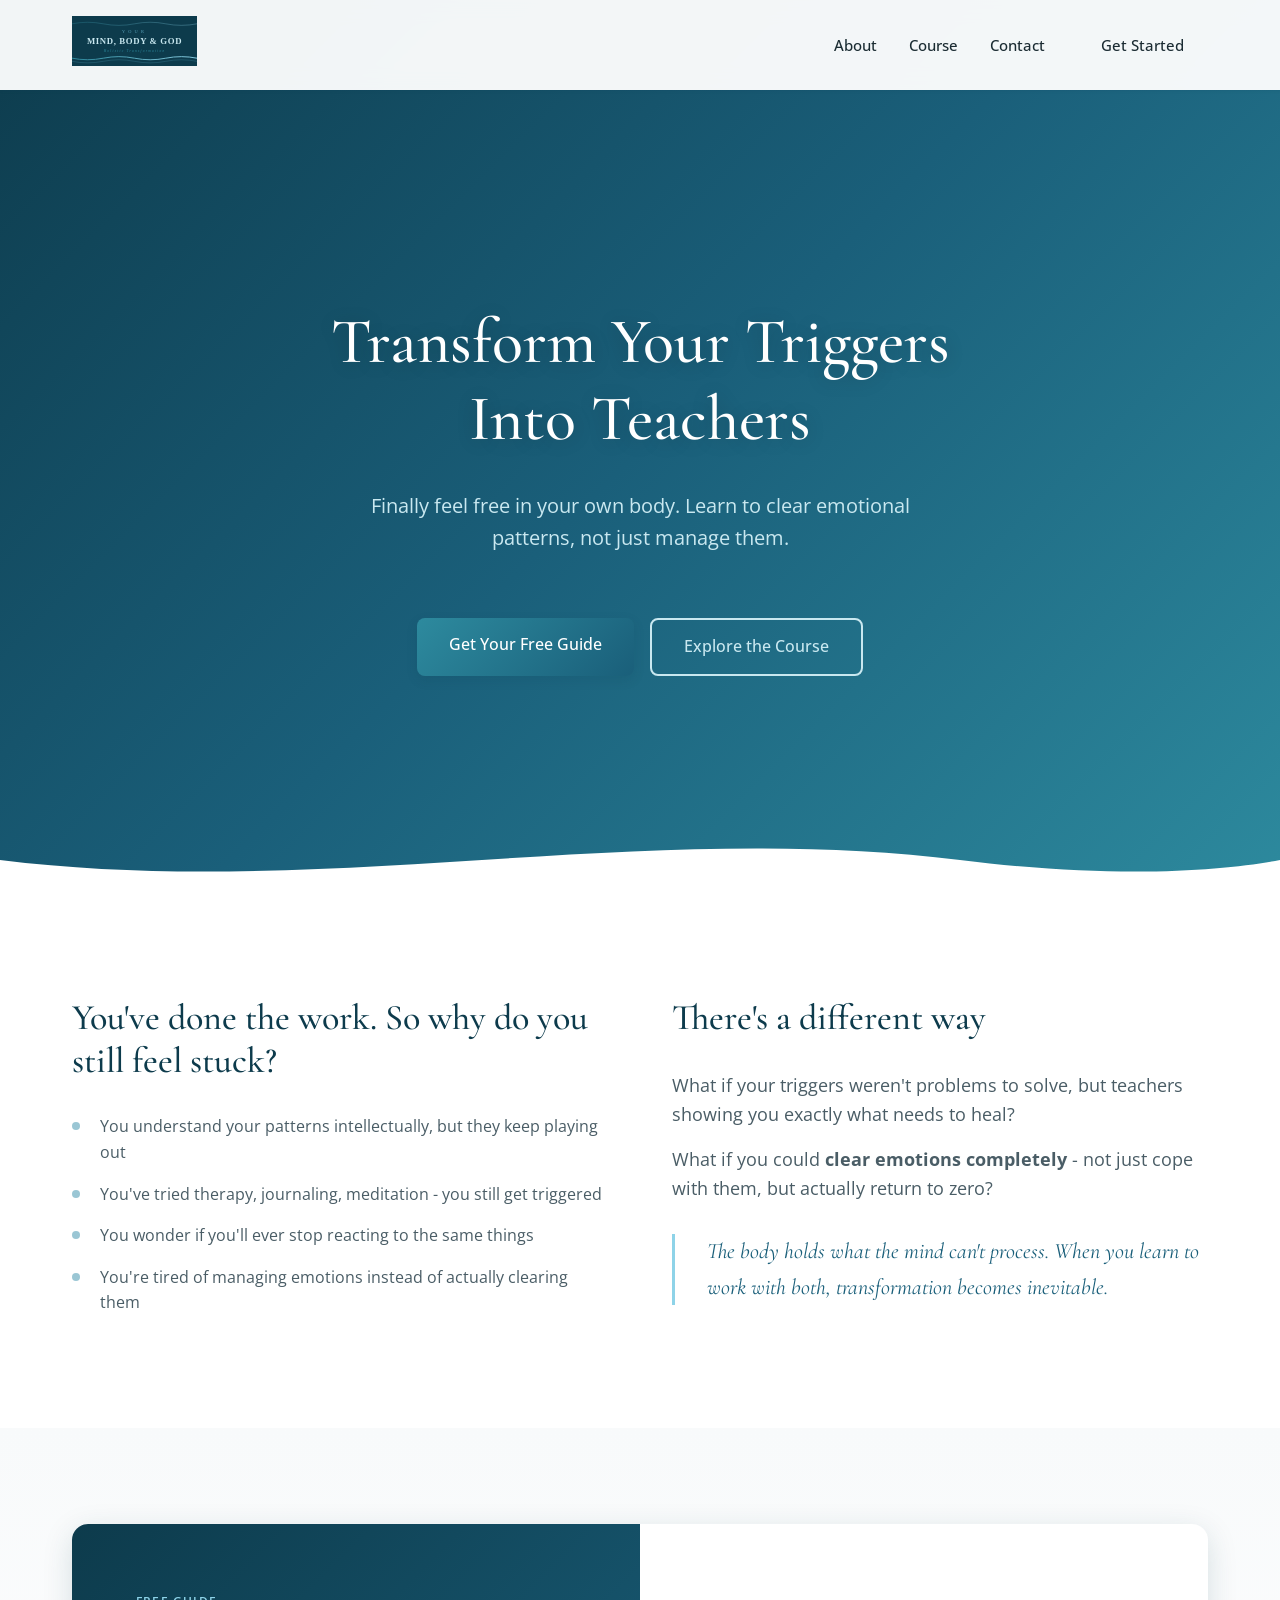
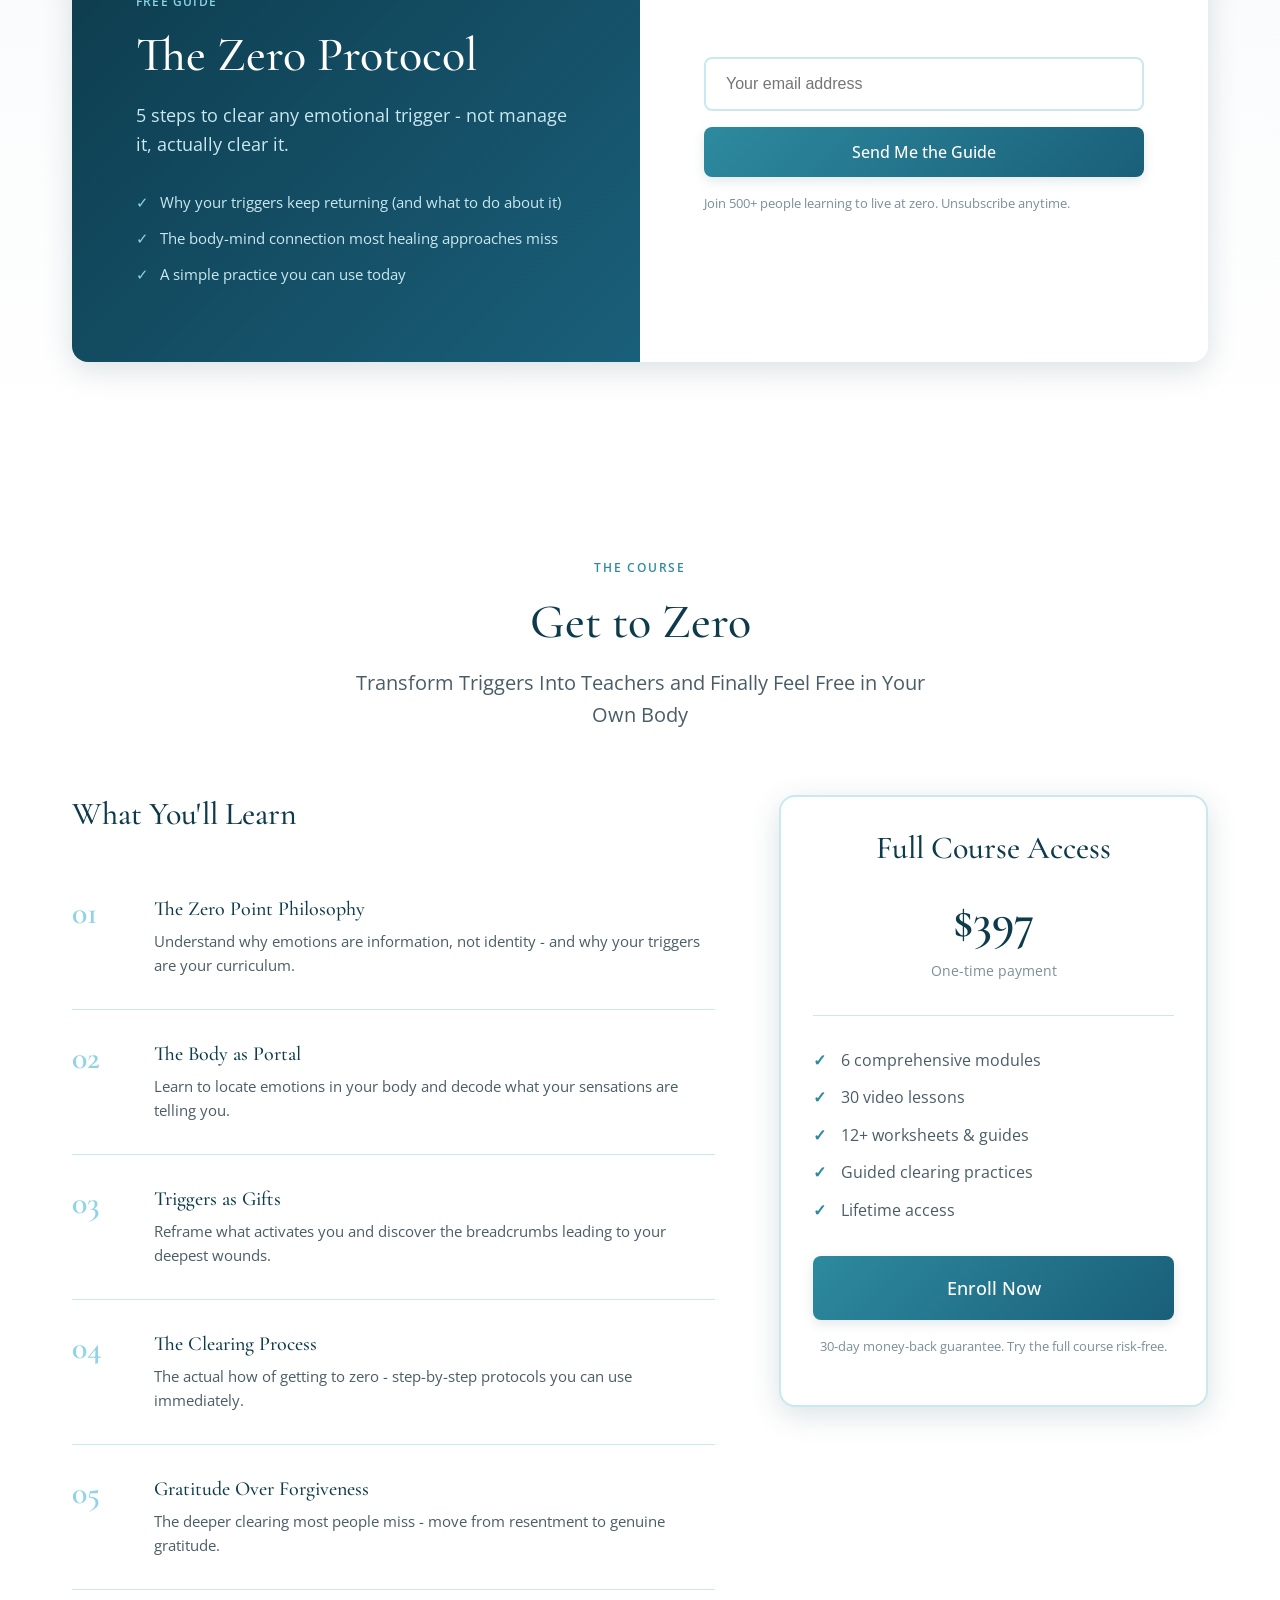
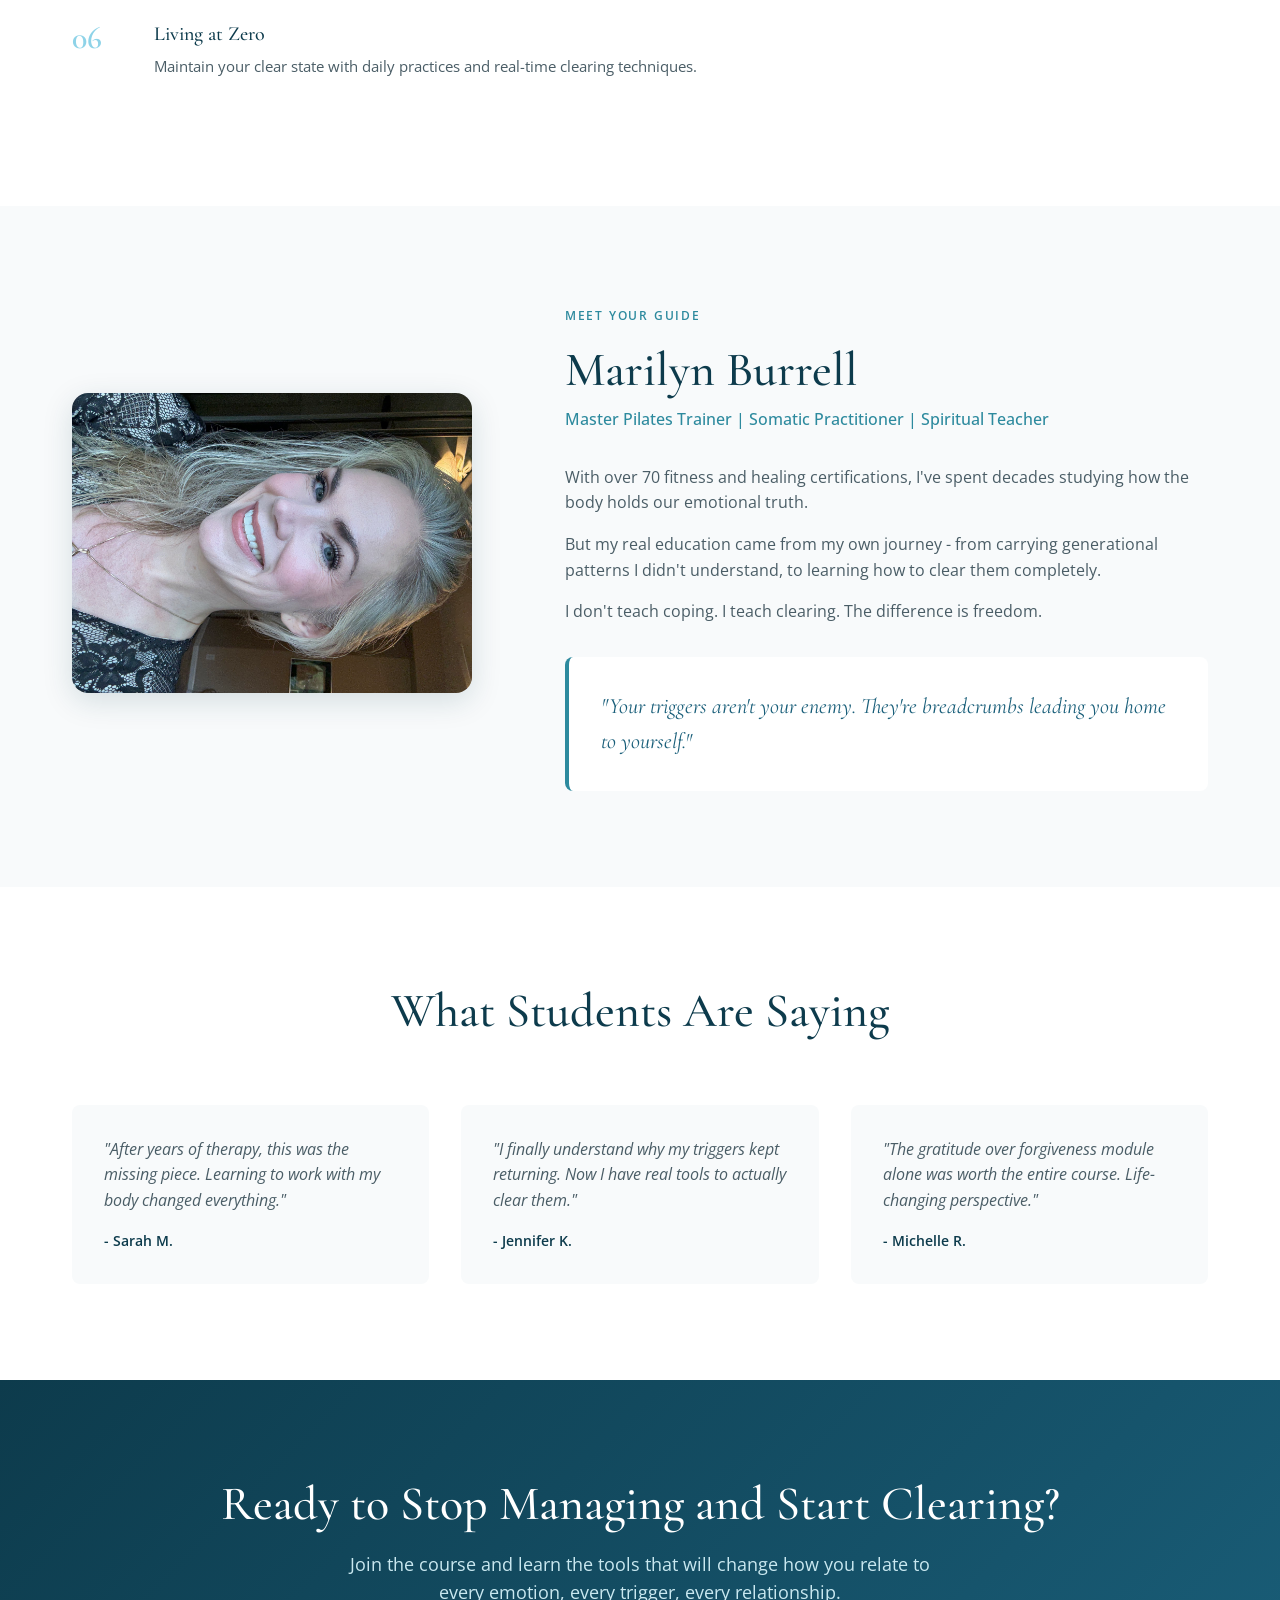
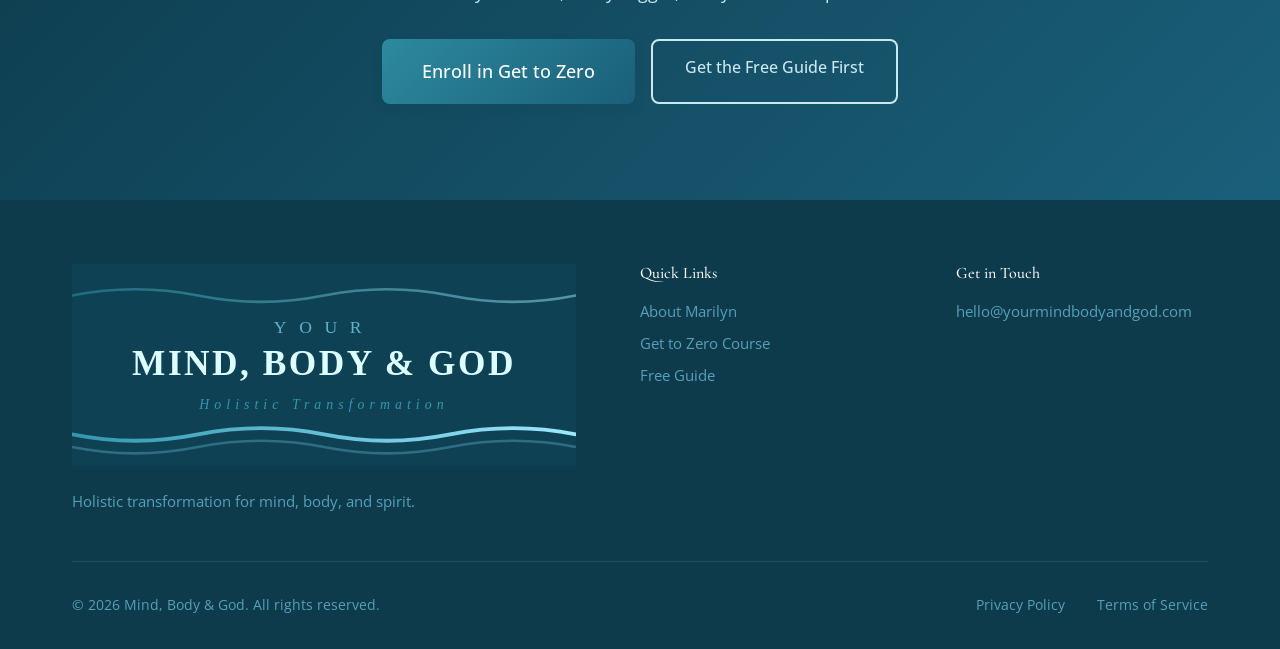
==== index.html @ 596ae89e "Add Marilyn's photo to About section - Added headshot photo to assets - Updated HTML to display phot" ====
<!DOCTYPE html>
<html lang="en">
<head>
    <meta charset="UTF-8">
    <meta name="viewport" content="width=device-width, initial-scale=1.0">
    <title>Mind, Body & God | Holistic Transformation with Marilyn Burrell</title>
    <meta name="description" content="Transform triggers into teachers and finally feel free in your own body. Get to Zero - a course by Marilyn Burrell.">
    <link rel="stylesheet" href="styles.css">
    <link rel="preconnect" href="https://fonts.googleapis.com">
    <link rel="preconnect" href="https://fonts.gstatic.com" crossorigin>
    <link href="https://fonts.googleapis.com/css2?family=Cormorant+Garamond:ital,wght@0,400;0,500;0,600;1,400&family=Open+Sans:wght@400;500;600&display=swap" rel="stylesheet">
</head>
<body>
    <!-- Navigation -->
    <nav class="nav">
        <div class="nav-container">
            <a href="#" class="nav-logo">
                <img src="assets/logo.svg" alt="Mind, Body & God" height="60">
            </a>
            <div class="nav-links">
                <a href="#about">About</a>
                <a href="#course">Course</a>
                <a href="#contact">Contact</a>
                <a href="#course" class="btn btn-nav">Get Started</a>
            </div>
            <button class="nav-toggle" aria-label="Toggle menu">
                <span></span>
                <span></span>
                <span></span>
            </button>
        </div>
    </nav>

    <!-- Hero Section -->
    <section class="hero">
        <div class="hero-bg"></div>
        <div class="container hero-content">
            <h1 class="hero-title">Transform Your Triggers Into Teachers</h1>
            <p class="hero-subtitle">Finally feel free in your own body. Learn to clear emotional patterns, not just manage them.</p>
            <div class="hero-cta">
                <a href="#lead-magnet" class="btn btn-primary">Get Your Free Guide</a>
                <a href="#course" class="btn btn-secondary">Explore the Course</a>
            </div>
        </div>
        <div class="hero-wave">
            <svg viewBox="0 0 1200 120" preserveAspectRatio="none">
                <path d="M0,60 C300,120 600,0 900,60 C1050,90 1150,75 1200,60 L1200,120 L0,120 Z" fill="#ffffff"/>
            </svg>
        </div>
    </section>

    <!-- Problem/Solution Section -->
    <section class="problem-solution">
        <div class="container">
            <div class="section-grid">
                <div class="problem">
                    <h2>You've done the work. So why do you still feel stuck?</h2>
                    <ul class="pain-points">
                        <li>You understand your patterns intellectually, but they keep playing out</li>
                        <li>You've tried therapy, journaling, meditation - you still get triggered</li>
                        <li>You wonder if you'll ever stop reacting to the same things</li>
                        <li>You're tired of managing emotions instead of actually clearing them</li>
                    </ul>
                </div>
                <div class="solution">
                    <h2>There's a different way</h2>
                    <p>What if your triggers weren't problems to solve, but teachers showing you exactly what needs to heal?</p>
                    <p>What if you could <strong>clear emotions completely</strong> - not just cope with them, but actually return to zero?</p>
                    <p class="solution-highlight">The body holds what the mind can't process. When you learn to work with both, transformation becomes inevitable.</p>
                </div>
            </div>
        </div>
    </section>

    <!-- Lead Magnet Section -->
    <section id="lead-magnet" class="lead-magnet">
        <div class="container">
            <div class="lead-magnet-box">
                <div class="lead-magnet-content">
                    <span class="lead-magnet-label">Free Guide</span>
                    <h2>The Zero Protocol</h2>
                    <p>5 steps to clear any emotional trigger - not manage it, actually clear it.</p>
                    <ul class="lead-magnet-benefits">
                        <li>Why your triggers keep returning (and what to do about it)</li>
                        <li>The body-mind connection most healing approaches miss</li>
                        <li>A simple practice you can use today</li>
                    </ul>
                </div>
                <div class="lead-magnet-form">
                    <!-- Replace with your email provider embed code -->
                    <form id="email-form" class="email-form">
                        <input type="email" name="email" placeholder="Your email address" required>
                        <button type="submit" class="btn btn-primary">Send Me the Guide</button>
                    </form>
                    <p class="form-note">Join 500+ people learning to live at zero. Unsubscribe anytime.</p>
                </div>
            </div>
        </div>
    </section>

    <!-- Course Section -->
    <section id="course" class="course">
        <div class="container">
            <div class="course-header">
                <span class="course-label">The Course</span>
                <h2>Get to Zero</h2>
                <p class="course-tagline">Transform Triggers Into Teachers and Finally Feel Free in Your Own Body</p>
            </div>

            <div class="course-grid">
                <div class="course-info">
                    <div class="course-modules">
                        <h3>What You'll Learn</h3>
                        <div class="module">
                            <span class="module-number">01</span>
                            <div class="module-content">
                                <h4>The Zero Point Philosophy</h4>
                                <p>Understand why emotions are information, not identity - and why your triggers are your curriculum.</p>
                            </div>
                        </div>
                        <div class="module">
                            <span class="module-number">02</span>
                            <div class="module-content">
                                <h4>The Body as Portal</h4>
                                <p>Learn to locate emotions in your body and decode what your sensations are telling you.</p>
                            </div>
                        </div>
                        <div class="module">
                            <span class="module-number">03</span>
                            <div class="module-content">
                                <h4>Triggers as Gifts</h4>
                                <p>Reframe what activates you and discover the breadcrumbs leading to your deepest wounds.</p>
                            </div>
                        </div>
                        <div class="module">
                            <span class="module-number">04</span>
                            <div class="module-content">
                                <h4>The Clearing Process</h4>
                                <p>The actual how of getting to zero - step-by-step protocols you can use immediately.</p>
                            </div>
                        </div>
                        <div class="module">
                            <span class="module-number">05</span>
                            <div class="module-content">
                                <h4>Gratitude Over Forgiveness</h4>
                                <p>The deeper clearing most people miss - move from resentment to genuine gratitude.</p>
                            </div>
                        </div>
                        <div class="module">
                            <span class="module-number">06</span>
                            <div class="module-content">
                                <h4>Living at Zero</h4>
                                <p>Maintain your clear state with daily practices and real-time clearing techniques.</p>
                            </div>
                        </div>
                    </div>
                </div>

                <div class="course-purchase">
                    <div class="purchase-card">
                        <div class="purchase-header">
                            <h3>Full Course Access</h3>
                            <div class="price">
                                <span class="price-amount">$397</span>
                                <span class="price-note">One-time payment</span>
                            </div>
                        </div>
                        <ul class="purchase-includes">
                            <li>6 comprehensive modules</li>
                            <li>30 video lessons</li>
                            <li>12+ worksheets & guides</li>
                            <li>Guided clearing practices</li>
                            <li>Lifetime access</li>
                        </ul>
                        <!-- Replace href with your Stripe checkout link -->
                        <a href="#" class="btn btn-primary btn-large" id="buy-button">Enroll Now</a>
                        <p class="purchase-guarantee">30-day money-back guarantee. Try the full course risk-free.</p>
                    </div>
                </div>
            </div>
        </div>
    </section>

    <!-- About Section -->
    <section id="about" class="about">
        <div class="container">
            <div class="about-grid">
                <div class="about-image">
                    <img src="assets/marilyn.jpg" alt="Marilyn Burrell" class="about-photo">
                </div>
                <div class="about-content">
                    <span class="section-label">Meet Your Guide</span>
                    <h2>Marilyn Burrell</h2>
                    <p class="about-credentials">Master Pilates Trainer | Somatic Practitioner | Spiritual Teacher</p>
                    <p>With over 70 fitness and healing certifications, I've spent decades studying how the body holds our emotional truth.</p>
                    <p>But my real education came from my own journey - from carrying generational patterns I didn't understand, to learning how to clear them completely.</p>
                    <p>I don't teach coping. I teach clearing. The difference is freedom.</p>
                    <blockquote class="about-quote">
                        "Your triggers aren't your enemy. They're breadcrumbs leading you home to yourself."
                    </blockquote>
                </div>
            </div>
        </div>
    </section>

    <!-- Testimonials Section (placeholder for future) -->
    <section class="testimonials">
        <div class="container">
            <h2>What Students Are Saying</h2>
            <div class="testimonials-grid">
                <div class="testimonial">
                    <p class="testimonial-text">"After years of therapy, this was the missing piece. Learning to work with my body changed everything."</p>
                    <p class="testimonial-author">- Sarah M.</p>
                </div>
                <div class="testimonial">
                    <p class="testimonial-text">"I finally understand why my triggers kept returning. Now I have real tools to actually clear them."</p>
                    <p class="testimonial-author">- Jennifer K.</p>
                </div>
                <div class="testimonial">
                    <p class="testimonial-text">"The gratitude over forgiveness module alone was worth the entire course. Life-changing perspective."</p>
                    <p class="testimonial-author">- Michelle R.</p>
                </div>
            </div>
        </div>
    </section>

    <!-- Final CTA -->
    <section class="final-cta">
        <div class="container">
            <h2>Ready to Stop Managing and Start Clearing?</h2>
            <p>Join the course and learn the tools that will change how you relate to every emotion, every trigger, every relationship.</p>
            <div class="final-cta-buttons">
                <a href="#course" class="btn btn-primary btn-large">Enroll in Get to Zero</a>
                <a href="#lead-magnet" class="btn btn-secondary">Get the Free Guide First</a>
            </div>
        </div>
    </section>

    <!-- Footer -->
    <footer id="contact" class="footer">
        <div class="container">
            <div class="footer-grid">
                <div class="footer-brand">
                    <img src="assets/logo.svg" alt="Mind, Body & God" height="50">
                    <p>Holistic transformation for mind, body, and spirit.</p>
                </div>
                <div class="footer-links">
                    <h4>Quick Links</h4>
                    <a href="#about">About Marilyn</a>
                    <a href="#course">Get to Zero Course</a>
                    <a href="#lead-magnet">Free Guide</a>
                </div>
                <div class="footer-contact">
                    <h4>Get in Touch</h4>
                    <a href="mailto:hello@yourmindbodyandgod.com">hello@yourmindbodyandgod.com</a>
                </div>
            </div>
            <div class="footer-bottom">
                <p>&copy; 2026 Mind, Body & God. All rights reserved.</p>
                <div class="footer-legal">
                    <a href="#">Privacy Policy</a>
                    <a href="#">Terms of Service</a>
                </div>
            </div>
        </div>
    </footer>

    <script src="script.js"></script>
</body>
</html>
---- styles.css ----
/* Mind, Body & God - Styles
   Brand Colors (Ocean Blues):
   - Deep Ocean: #0d3b4c
   - Ocean Blue: #1a5f7a
   - Teal: #2d8a9e
   - Sky Water: #57a0b8
   - Seafoam: #8ed3e8
   - Mist: #c9e8f0
*/

:root {
    --deep-ocean: #0d3b4c;
    --ocean-blue: #1a5f7a;
    --teal: #2d8a9e;
    --sky-water: #57a0b8;
    --seafoam: #8ed3e8;
    --mist: #c9e8f0;
    --white: #ffffff;
    --off-white: #f8fafb;
    --text-dark: #1a2b32;
    --text-medium: #4a5d66;
    --text-light: #7a8f99;

    --font-heading: 'Cormorant Garamond', Georgia, serif;
    --font-body: 'Open Sans', -apple-system, sans-serif;

    --spacing-xs: 0.5rem;
    --spacing-sm: 1rem;
    --spacing-md: 2rem;
    --spacing-lg: 4rem;
    --spacing-xl: 6rem;

    --radius-sm: 4px;
    --radius-md: 8px;
    --radius-lg: 16px;

    --shadow-sm: 0 1px 3px rgba(13, 59, 76, 0.1);
    --shadow-md: 0 4px 12px rgba(13, 59, 76, 0.12);
    --shadow-lg: 0 8px 30px rgba(13, 59, 76, 0.15);

    --transition: 0.3s ease;
}

/* Reset & Base */
*, *::before, *::after {
    box-sizing: border-box;
    margin: 0;
    padding: 0;
}

html {
    scroll-behavior: smooth;
}

body {
    font-family: var(--font-body);
    font-size: 16px;
    line-height: 1.6;
    color: var(--text-dark);
    background: var(--white);
}

.container {
    max-width: 1200px;
    margin: 0 auto;
    padding: 0 var(--spacing-md);
}

h1, h2, h3, h4 {
    font-family: var(--font-heading);
    font-weight: 500;
    line-height: 1.2;
    color: var(--deep-ocean);
}

h1 { font-size: clamp(2.5rem, 5vw, 4rem); }
h2 { font-size: clamp(2rem, 4vw, 3rem); }
h3 { font-size: clamp(1.5rem, 3vw, 2rem); }
h4 { font-size: 1.25rem; }

p {
    margin-bottom: var(--spacing-sm);
    color: var(--text-medium);
}

a {
    color: var(--teal);
    text-decoration: none;
    transition: color var(--transition);
}

a:hover {
    color: var(--ocean-blue);
}

img {
    max-width: 100%;
    height: auto;
}

/* Buttons */
.btn {
    display: inline-block;
    padding: 0.875rem 2rem;
    font-family: var(--font-body);
    font-size: 1rem;
    font-weight: 500;
    text-align: center;
    border-radius: var(--radius-md);
    cursor: pointer;
    transition: all var(--transition);
    border: none;
}

.btn-primary {
    background: linear-gradient(135deg, var(--teal), var(--ocean-blue));
    color: var(--white);
    box-shadow: var(--shadow-md);
}

.btn-primary:hover {
    background: linear-gradient(135deg, var(--ocean-blue), var(--deep-ocean));
    transform: translateY(-2px);
    box-shadow: var(--shadow-lg);
    color: var(--white);
}

.btn-secondary {
    background: transparent;
    color: var(--teal);
    border: 2px solid var(--teal);
}

.btn-secondary:hover {
    background: var(--teal);
    color: var(--white);
}

.btn-large {
    padding: 1.125rem 2.5rem;
    font-size: 1.125rem;
}

.btn-nav {
    padding: 0.625rem 1.5rem;
    font-size: 0.875rem;
}

/* Navigation */
.nav {
    position: fixed;
    top: 0;
    left: 0;
    right: 0;
    background: rgba(255, 255, 255, 0.95);
    backdrop-filter: blur(10px);
    z-index: 1000;
    box-shadow: var(--shadow-sm);
}

.nav-container {
    max-width: 1200px;
    margin: 0 auto;
    padding: 1rem 2rem;
    display: flex;
    align-items: center;
    justify-content: space-between;
}

.nav-logo img {
    height: 50px;
    width: auto;
}

.nav-links {
    display: flex;
    align-items: center;
    gap: 2rem;
}

.nav-links a {
    color: var(--text-dark);
    font-size: 0.9375rem;
    font-weight: 500;
}

.nav-links a:hover {
    color: var(--teal);
}

.nav-toggle {
    display: none;
    flex-direction: column;
    gap: 5px;
    background: none;
    border: none;
    cursor: pointer;
    padding: 5px;
}

.nav-toggle span {
    display: block;
    width: 25px;
    height: 2px;
    background: var(--deep-ocean);
    transition: var(--transition);
}

/* Hero Section */
.hero {
    position: relative;
    min-height: 100vh;
    display: flex;
    align-items: center;
    padding: calc(var(--spacing-xl) + 80px) 0 var(--spacing-xl);
    overflow: hidden;
}

.hero-bg {
    position: absolute;
    inset: 0;
    background: linear-gradient(135deg, var(--deep-ocean) 0%, var(--ocean-blue) 50%, var(--teal) 100%);
    z-index: -1;
}

.hero-content {
    text-align: center;
    max-width: 800px;
    margin: 0 auto;
}

.hero-title {
    color: var(--white);
    margin-bottom: var(--spacing-md);
    text-shadow: 0 2px 20px rgba(0, 0, 0, 0.2);
}

.hero-subtitle {
    font-size: 1.25rem;
    color: var(--mist);
    margin-bottom: var(--spacing-lg);
    max-width: 600px;
    margin-left: auto;
    margin-right: auto;
}

.hero-cta {
    display: flex;
    gap: var(--spacing-sm);
    justify-content: center;
    flex-wrap: wrap;
}

.hero-cta .btn-secondary {
    border-color: var(--mist);
    color: var(--mist);
}

.hero-cta .btn-secondary:hover {
    background: var(--mist);
    color: var(--deep-ocean);
}

.hero-wave {
    position: absolute;
    bottom: 0;
    left: 0;
    right: 0;
    line-height: 0;
}

.hero-wave svg {
    width: 100%;
    height: 80px;
}

/* Problem/Solution Section */
.problem-solution {
    padding: var(--spacing-xl) 0;
    background: var(--white);
}

.section-grid {
    display: grid;
    grid-template-columns: 1fr 1fr;
    gap: var(--spacing-lg);
    align-items: start;
}

.problem h2, .solution h2 {
    margin-bottom: var(--spacing-md);
    font-size: clamp(1.75rem, 3vw, 2.25rem);
}

.pain-points {
    list-style: none;
}

.pain-points li {
    position: relative;
    padding-left: 1.75rem;
    margin-bottom: var(--spacing-sm);
    color: var(--text-medium);
}

.pain-points li::before {
    content: '';
    position: absolute;
    left: 0;
    top: 0.5rem;
    width: 8px;
    height: 8px;
    background: var(--sky-water);
    border-radius: 50%;
    opacity: 0.6;
}

.solution p {
    font-size: 1.125rem;
}

.solution-highlight {
    font-family: var(--font-heading);
    font-size: 1.375rem !important;
    font-style: italic;
    color: var(--ocean-blue) !important;
    margin-top: var(--spacing-md);
    padding-left: var(--spacing-md);
    border-left: 3px solid var(--seafoam);
}

/* Lead Magnet Section */
.lead-magnet {
    padding: var(--spacing-xl) 0;
    background: linear-gradient(180deg, var(--off-white) 0%, var(--white) 100%);
}

.lead-magnet-box {
    background: var(--white);
    border-radius: var(--radius-lg);
    box-shadow: var(--shadow-lg);
    display: grid;
    grid-template-columns: 1fr 1fr;
    overflow: hidden;
}

.lead-magnet-content {
    padding: var(--spacing-lg);
    background: linear-gradient(135deg, var(--deep-ocean), var(--ocean-blue));
    color: var(--white);
}

.lead-magnet-label {
    display: inline-block;
    font-size: 0.75rem;
    font-weight: 600;
    text-transform: uppercase;
    letter-spacing: 0.1em;
    color: var(--seafoam);
    margin-bottom: var(--spacing-sm);
}

.lead-magnet-content h2 {
    color: var(--white);
    margin-bottom: var(--spacing-sm);
}

.lead-magnet-content p {
    color: var(--mist);
    font-size: 1.125rem;
    margin-bottom: var(--spacing-md);
}

.lead-magnet-benefits {
    list-style: none;
}

.lead-magnet-benefits li {
    position: relative;
    padding-left: 1.5rem;
    margin-bottom: 0.75rem;
    color: var(--mist);
    font-size: 0.9375rem;
}

.lead-magnet-benefits li::before {
    content: '✓';
    position: absolute;
    left: 0;
    color: var(--seafoam);
}

.lead-magnet-form {
    padding: var(--spacing-lg);
    display: flex;
    flex-direction: column;
    justify-content: center;
}

.email-form {
    display: flex;
    flex-direction: column;
    gap: var(--spacing-sm);
}

.email-form input {
    padding: 1rem 1.25rem;
    font-size: 1rem;
    border: 2px solid var(--mist);
    border-radius: var(--radius-md);
    transition: border-color var(--transition);
}

.email-form input:focus {
    outline: none;
    border-color: var(--teal);
}

.form-note {
    font-size: 0.8125rem;
    color: var(--text-light);
    margin-top: var(--spacing-sm);
}

/* Course Section */
.course {
    padding: var(--spacing-xl) 0;
    background: var(--white);
}

.course-header {
    text-align: center;
    margin-bottom: var(--spacing-lg);
}

.course-label, .section-label {
    display: inline-block;
    font-size: 0.75rem;
    font-weight: 600;
    text-transform: uppercase;
    letter-spacing: 0.15em;
    color: var(--teal);
    margin-bottom: var(--spacing-sm);
}

.course-tagline {
    font-size: 1.25rem;
    color: var(--text-medium);
    max-width: 600px;
    margin: var(--spacing-sm) auto 0;
}

.course-grid {
    display: grid;
    grid-template-columns: 1.5fr 1fr;
    gap: var(--spacing-lg);
    align-items: start;
}

.course-modules h3 {
    margin-bottom: var(--spacing-md);
    color: var(--deep-ocean);
}

.module {
    display: flex;
    gap: var(--spacing-md);
    padding: var(--spacing-md) 0;
    border-bottom: 1px solid var(--mist);
}

.module:last-child {
    border-bottom: none;
}

.module-number {
    font-family: var(--font-heading);
    font-size: 2rem;
    font-weight: 600;
    color: var(--seafoam);
    line-height: 1;
    min-width: 50px;
}

.module-content h4 {
    color: var(--deep-ocean);
    margin-bottom: 0.5rem;
}

.module-content p {
    font-size: 0.9375rem;
    margin-bottom: 0;
}

/* Purchase Card */
.purchase-card {
    background: var(--white);
    border-radius: var(--radius-lg);
    box-shadow: var(--shadow-lg);
    padding: var(--spacing-md);
    position: sticky;
    top: 100px;
    border: 2px solid var(--mist);
}

.purchase-header {
    text-align: center;
    padding-bottom: var(--spacing-md);
    border-bottom: 1px solid var(--mist);
    margin-bottom: var(--spacing-md);
}

.purchase-header h3 {
    margin-bottom: var(--spacing-sm);
}

.price {
    display: flex;
    flex-direction: column;
    align-items: center;
}

.price-amount {
    font-family: var(--font-heading);
    font-size: 3rem;
    font-weight: 600;
    color: var(--deep-ocean);
}

.price-note {
    font-size: 0.875rem;
    color: var(--text-light);
}

.purchase-includes {
    list-style: none;
    margin-bottom: var(--spacing-md);
}

.purchase-includes li {
    position: relative;
    padding-left: 1.75rem;
    margin-bottom: 0.75rem;
    color: var(--text-medium);
}

.purchase-includes li::before {
    content: '✓';
    position: absolute;
    left: 0;
    color: var(--teal);
    font-weight: 600;
}

.purchase-card .btn {
    width: 100%;
    margin-bottom: var(--spacing-sm);
}

.purchase-guarantee {
    font-size: 0.8125rem;
    color: var(--text-light);
    text-align: center;
}

/* About Section */
.about {
    padding: var(--spacing-xl) 0;
    background: var(--off-white);
}

.about-grid {
    display: grid;
    grid-template-columns: 1fr 1.5fr;
    gap: var(--spacing-lg);
    align-items: center;
}

.about-photo {
    width: 100%;
    max-width: 400px;
    border-radius: var(--radius-lg);
    box-shadow: var(--shadow-lg);
    object-fit: cover;
}

.about-photo-placeholder {
    aspect-ratio: 3/4;
    background: linear-gradient(135deg, var(--mist), var(--seafoam));
    border-radius: var(--radius-lg);
    display: flex;
    align-items: center;
    justify-content: center;
    color: var(--ocean-blue);
    font-family: var(--font-heading);
    font-size: 1.5rem;
}

.about-content h2 {
    margin-bottom: 0.5rem;
}

.about-credentials {
    font-size: 1rem;
    color: var(--teal);
    font-weight: 500;
    margin-bottom: var(--spacing-md);
}

.about-quote {
    font-family: var(--font-heading);
    font-size: 1.375rem;
    font-style: italic;
    color: var(--ocean-blue);
    margin-top: var(--spacing-md);
    padding: var(--spacing-md);
    background: var(--white);
    border-radius: var(--radius-md);
    border-left: 4px solid var(--teal);
}

/* Testimonials */
.testimonials {
    padding: var(--spacing-xl) 0;
    background: var(--white);
}

.testimonials h2 {
    text-align: center;
    margin-bottom: var(--spacing-lg);
}

.testimonials-grid {
    display: grid;
    grid-template-columns: repeat(3, 1fr);
    gap: var(--spacing-md);
}

.testimonial {
    background: var(--off-white);
    padding: var(--spacing-md);
    border-radius: var(--radius-md);
}

.testimonial-text {
    font-style: italic;
    color: var(--text-medium);
    margin-bottom: var(--spacing-sm);
}

.testimonial-author {
    font-weight: 600;
    color: var(--deep-ocean);
    font-size: 0.875rem;
    margin-bottom: 0;
}

/* Final CTA */
.final-cta {
    padding: var(--spacing-xl) 0;
    background: linear-gradient(135deg, var(--deep-ocean), var(--ocean-blue));
    text-align: center;
}

.final-cta h2 {
    color: var(--white);
    margin-bottom: var(--spacing-sm);
}

.final-cta p {
    color: var(--mist);
    font-size: 1.125rem;
    max-width: 600px;
    margin: 0 auto var(--spacing-md);
}

.final-cta-buttons {
    display: flex;
    gap: var(--spacing-sm);
    justify-content: center;
    flex-wrap: wrap;
}

.final-cta .btn-secondary {
    border-color: var(--mist);
    color: var(--mist);
}

.final-cta .btn-secondary:hover {
    background: var(--mist);
    color: var(--deep-ocean);
}

/* Footer */
.footer {
    padding: var(--spacing-lg) 0 var(--spacing-md);
    background: var(--deep-ocean);
    color: var(--mist);
}

.footer-grid {
    display: grid;
    grid-template-columns: 2fr 1fr 1fr;
    gap: var(--spacing-lg);
    padding-bottom: var(--spacing-md);
    border-bottom: 1px solid rgba(255, 255, 255, 0.1);
    margin-bottom: var(--spacing-md);
}

.footer-brand img {
    margin-bottom: var(--spacing-sm);
    filter: brightness(1.1);
}

.footer-brand p {
    color: var(--sky-water);
    font-size: 0.9375rem;
}

.footer-links h4, .footer-contact h4 {
    color: var(--white);
    font-size: 1rem;
    margin-bottom: var(--spacing-sm);
}

.footer-links a, .footer-contact a {
    display: block;
    color: var(--sky-water);
    margin-bottom: 0.5rem;
    font-size: 0.9375rem;
}

.footer-links a:hover, .footer-contact a:hover {
    color: var(--white);
}

.footer-bottom {
    display: flex;
    justify-content: space-between;
    align-items: center;
}

.footer-bottom p {
    color: var(--sky-water);
    font-size: 0.875rem;
    margin-bottom: 0;
}

.footer-legal {
    display: flex;
    gap: var(--spacing-md);
}

.footer-legal a {
    color: var(--sky-water);
    font-size: 0.875rem;
}

/* Responsive */
@media (max-width: 1024px) {
    .section-grid,
    .lead-magnet-box,
    .course-grid,
    .about-grid {
        grid-template-columns: 1fr;
    }

    .about-grid {
        gap: var(--spacing-md);
    }

    .about-photo-placeholder {
        max-width: 400px;
        margin: 0 auto;
    }

    .purchase-card {
        position: static;
        max-width: 500px;
        margin: 0 auto;
    }
}

@media (max-width: 768px) {
    .nav-links {
        display: none;
        position: absolute;
        top: 100%;
        left: 0;
        right: 0;
        background: var(--white);
        flex-direction: column;
        padding: var(--spacing-md);
        box-shadow: var(--shadow-md);
        gap: var(--spacing-sm);
    }

    .nav-links.active {
        display: flex;
    }

    .nav-toggle {
        display: flex;
    }

    .testimonials-grid {
        grid-template-columns: 1fr;
    }

    .footer-grid {
        grid-template-columns: 1fr;
        gap: var(--spacing-md);
    }

    .footer-bottom {
        flex-direction: column;
        gap: var(--spacing-sm);
        text-align: center;
    }

    .hero-cta {
        flex-direction: column;
        align-items: center;
    }

    .hero-cta .btn {
        width: 100%;
        max-width: 300px;
    }

    .lead-magnet-box {
        border-radius: var(--radius-md);
    }
}

@media (max-width: 480px) {
    :root {
        --spacing-lg: 3rem;
        --spacing-xl: 4rem;
    }

    .container {
        padding: 0 var(--spacing-sm);
    }

    .lead-magnet-content,
    .lead-magnet-form {
        padding: var(--spacing-md);
    }
}
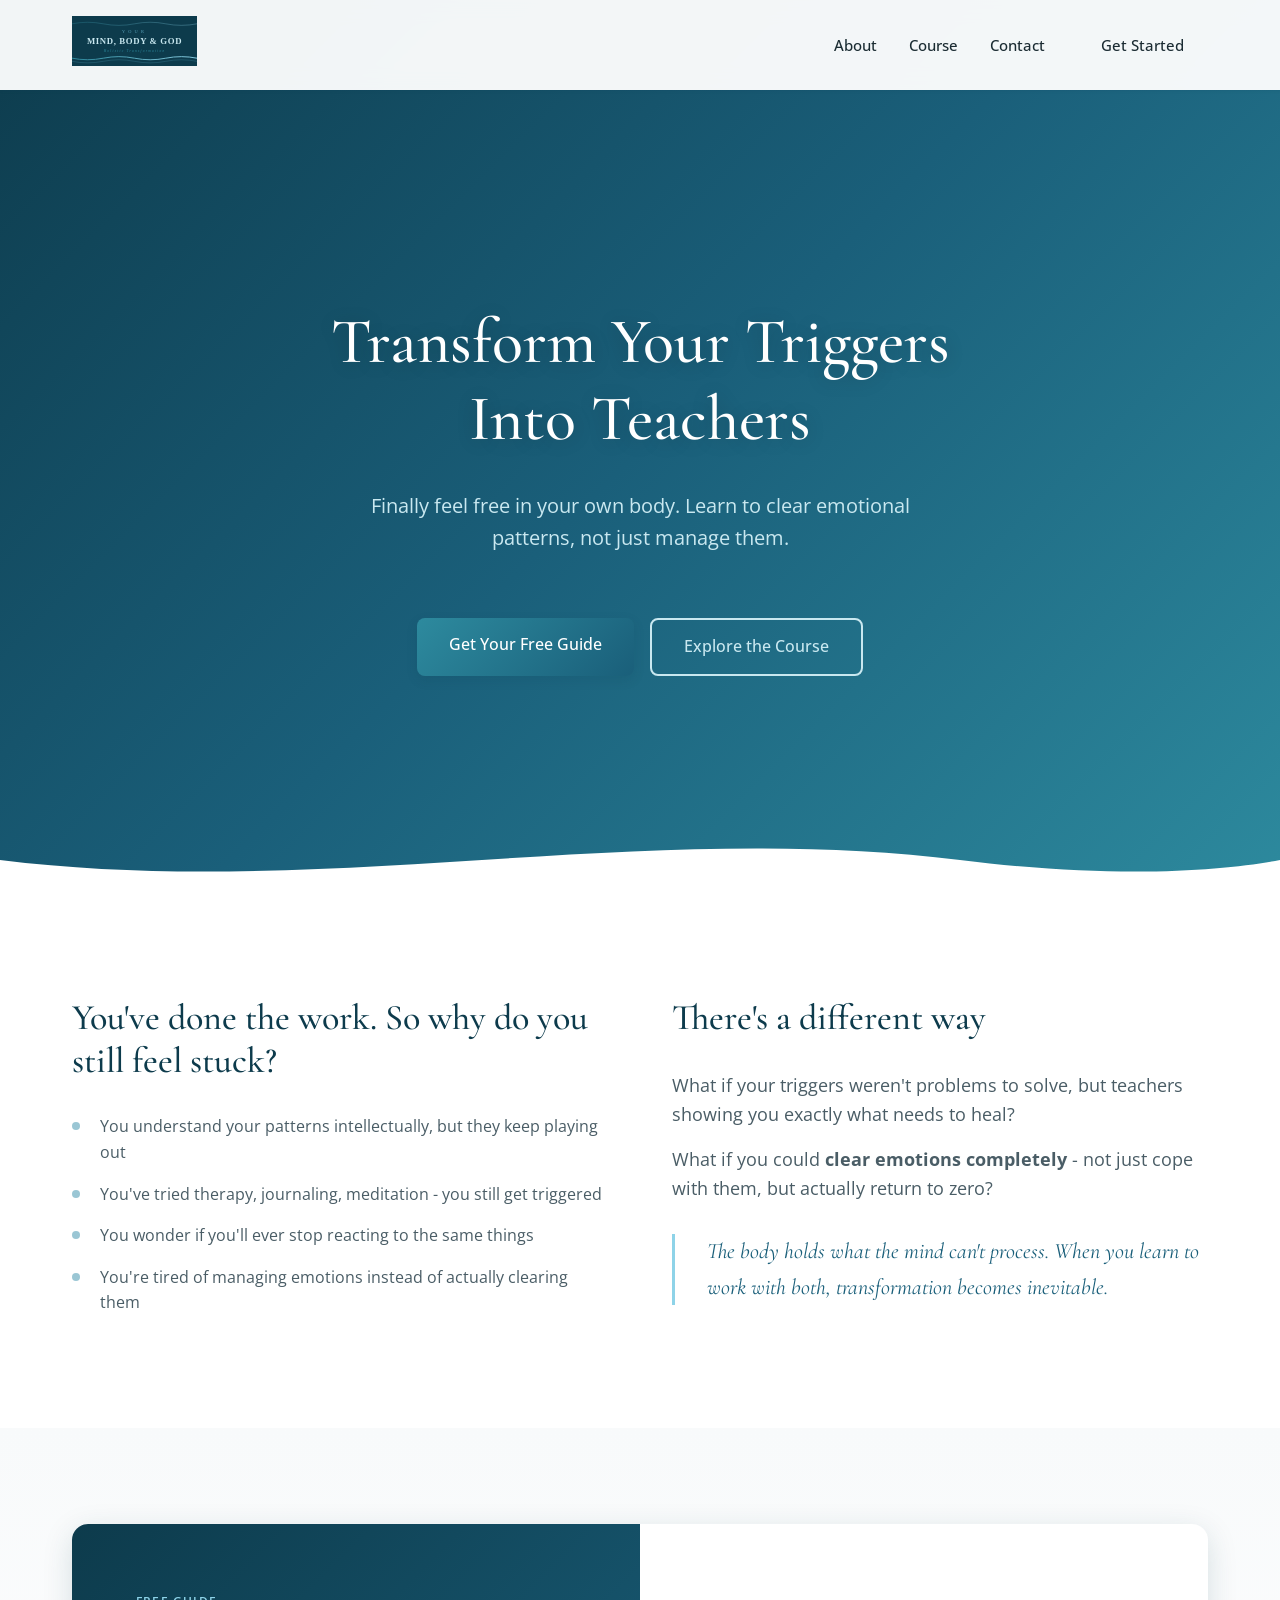
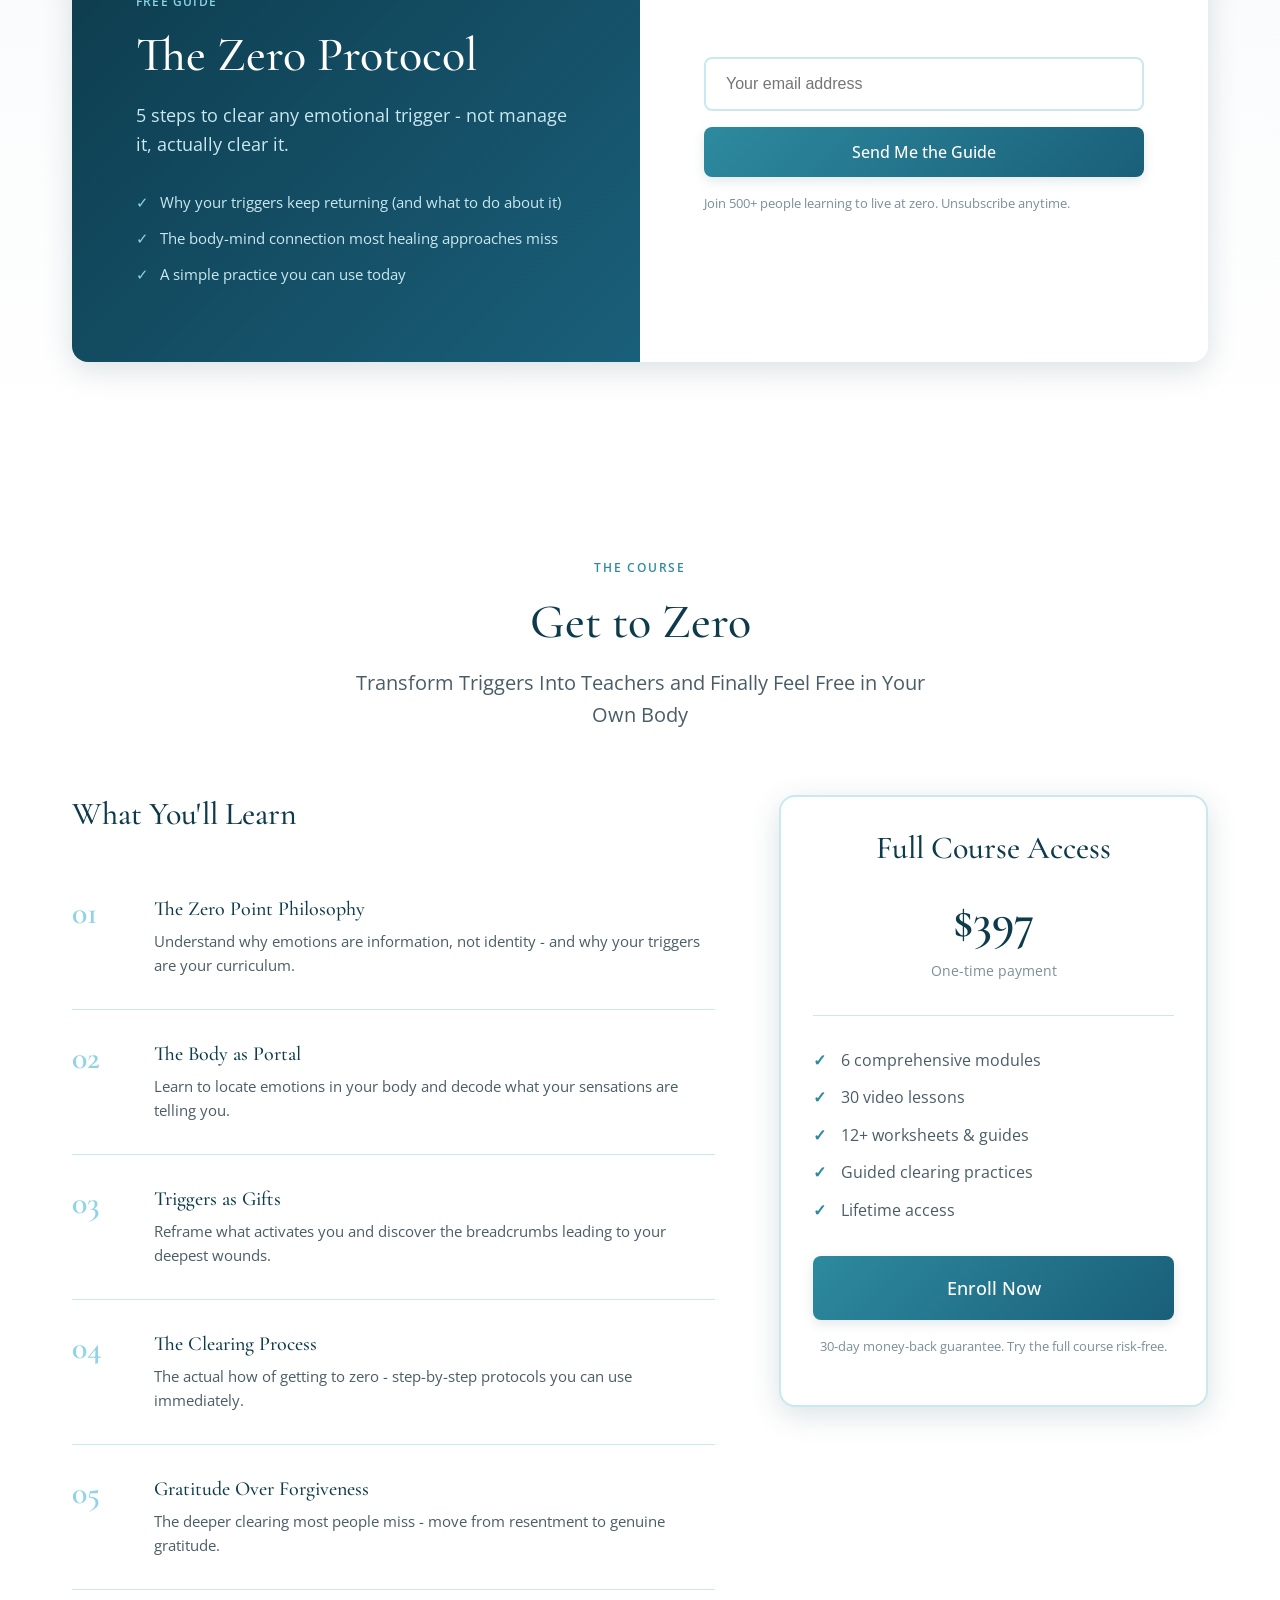
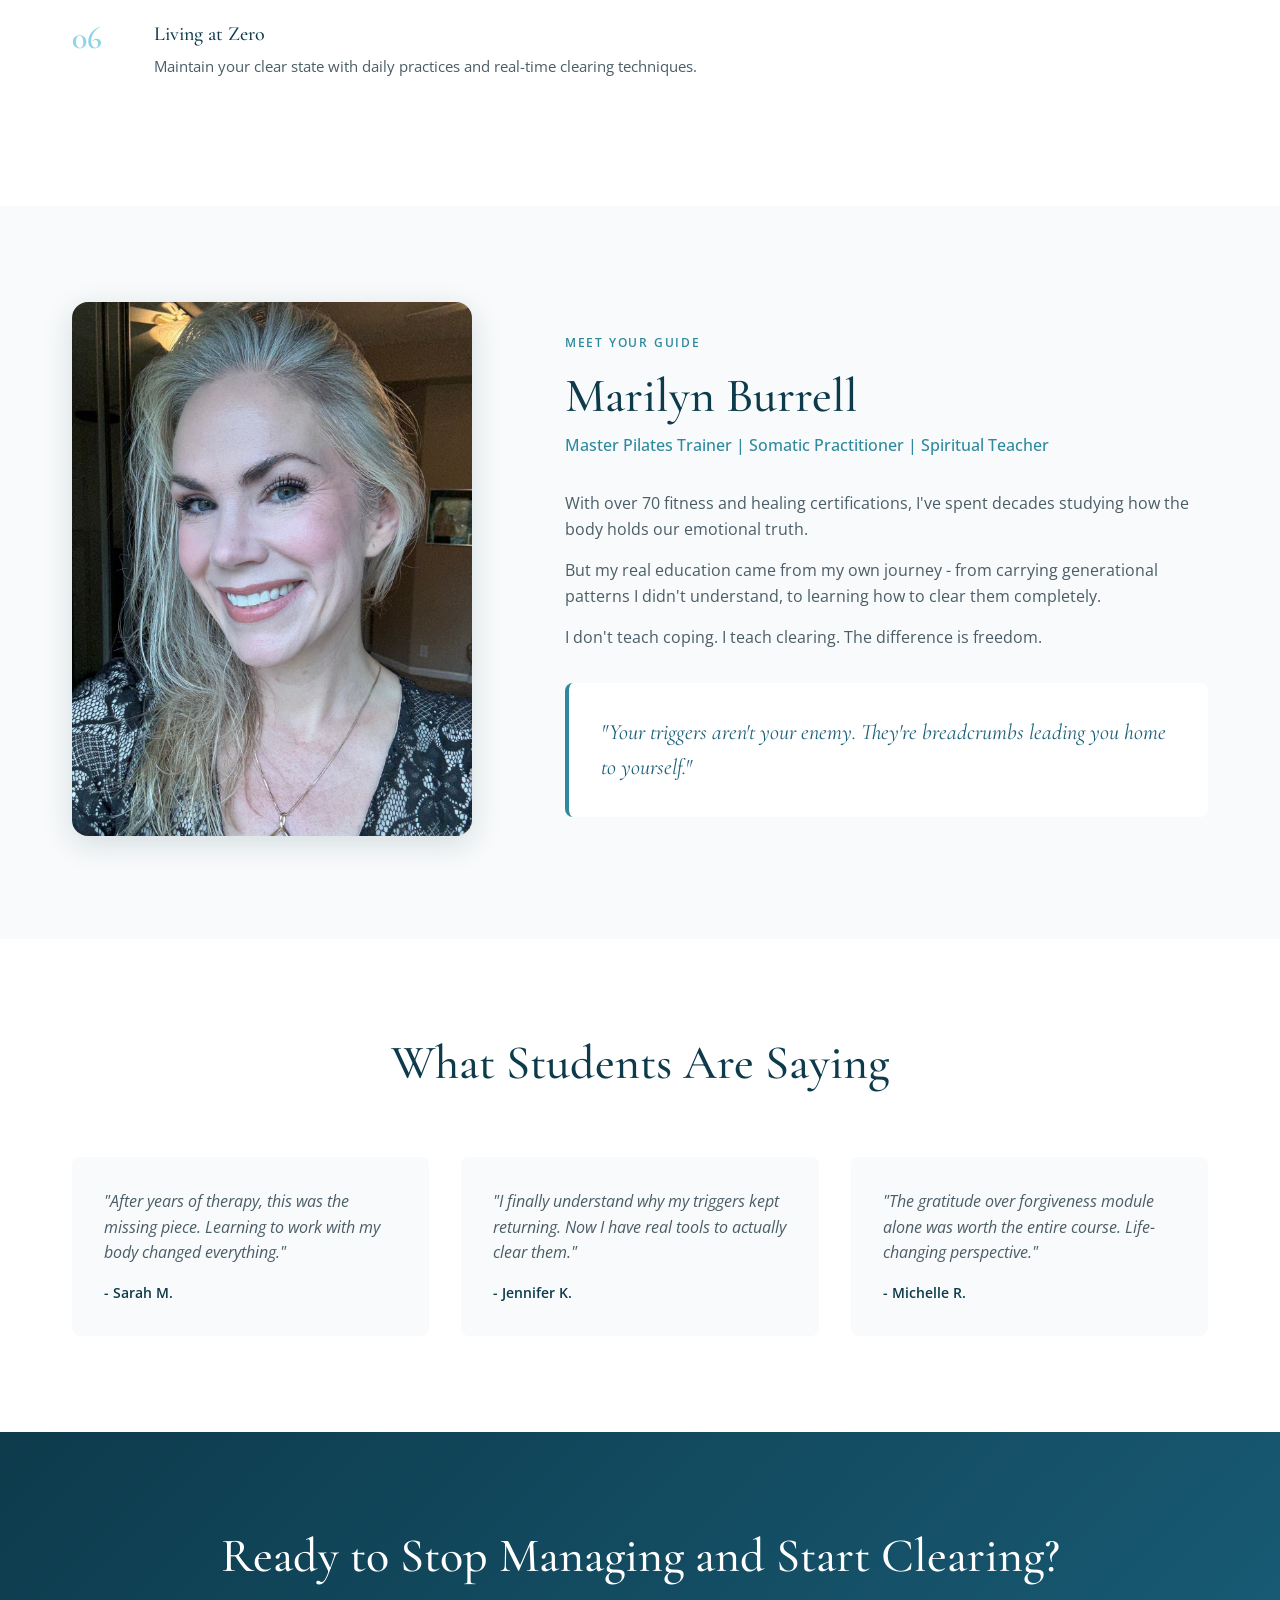
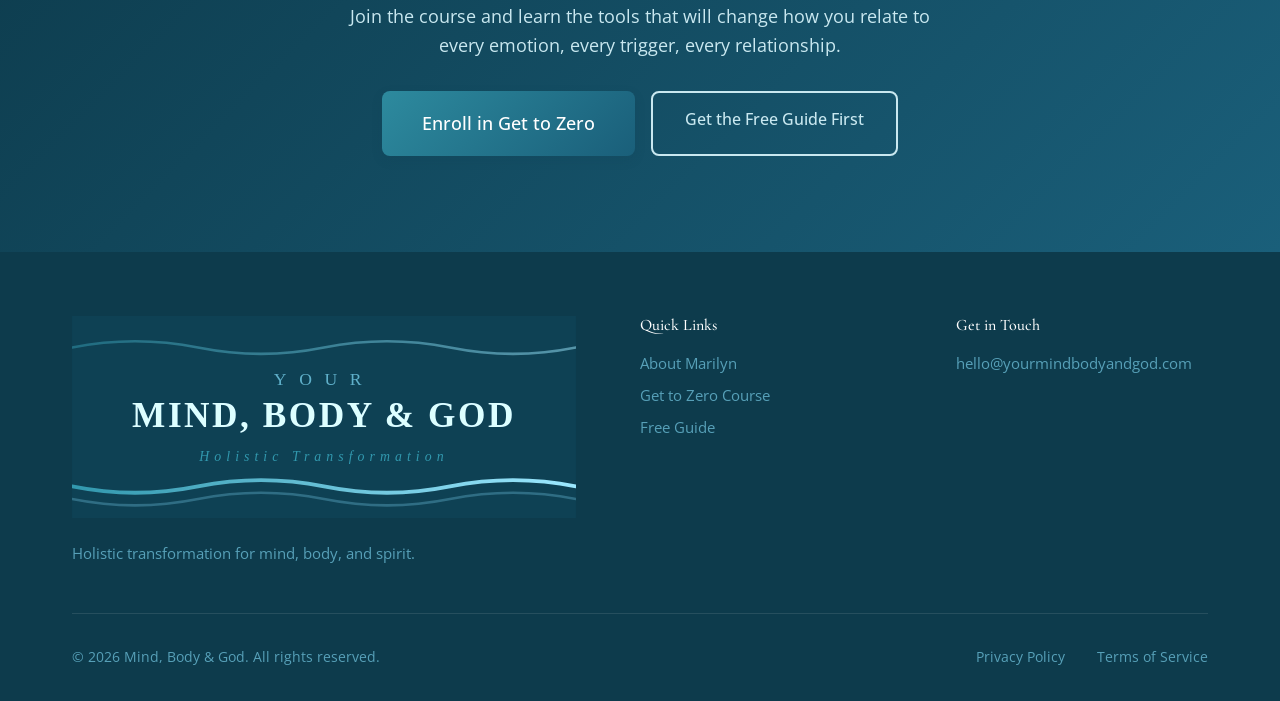
==== commit 5e6ee6af: "Add dedicated course sales page - Full curriculum with all 6 modules and 30 lessons - Problem/soluti" ====
--- a/index.html
+++ b/index.html
@@ -21,7 +21,7 @@
                 <a href="#about">About</a>
                 <a href="#course">Course</a>
                 <a href="#contact">Contact</a>
-                <a href="#course" class="btn btn-nav">Get Started</a>
+                <a href="course.html#pricing" class="btn btn-nav">Get Started</a>
             </div>
             <button class="nav-toggle" aria-label="Toggle menu">
                 <span></span>
@@ -39,7 +39,7 @@
             <p class="hero-subtitle">Finally feel free in your own body. Learn to clear emotional patterns, not just manage them.</p>
             <div class="hero-cta">
                 <a href="#lead-magnet" class="btn btn-primary">Get Your Free Guide</a>
-                <a href="#course" class="btn btn-secondary">Explore the Course</a>
+                <a href="course.html" class="btn btn-secondary">Explore the Course</a>
             </div>
         </div>
         <div class="hero-wave">
@@ -172,8 +172,7 @@
                             <li>Guided clearing practices</li>
                             <li>Lifetime access</li>
                         </ul>
-                        <!-- Replace href with your Stripe checkout link -->
-                        <a href="#" class="btn btn-primary btn-large" id="buy-button">Enroll Now</a>
+                        <a href="course.html#pricing" class="btn btn-primary btn-large">Enroll Now</a>
                         <p class="purchase-guarantee">30-day money-back guarantee. Try the full course risk-free.</p>
                     </div>
                 </div>
@@ -230,7 +229,7 @@
             <h2>Ready to Stop Managing and Start Clearing?</h2>
             <p>Join the course and learn the tools that will change how you relate to every emotion, every trigger, every relationship.</p>
             <div class="final-cta-buttons">
-                <a href="#course" class="btn btn-primary btn-large">Enroll in Get to Zero</a>
+                <a href="course.html#pricing" class="btn btn-primary btn-large">Enroll in Get to Zero</a>
                 <a href="#lead-magnet" class="btn btn-secondary">Get the Free Guide First</a>
             </div>
         </div>
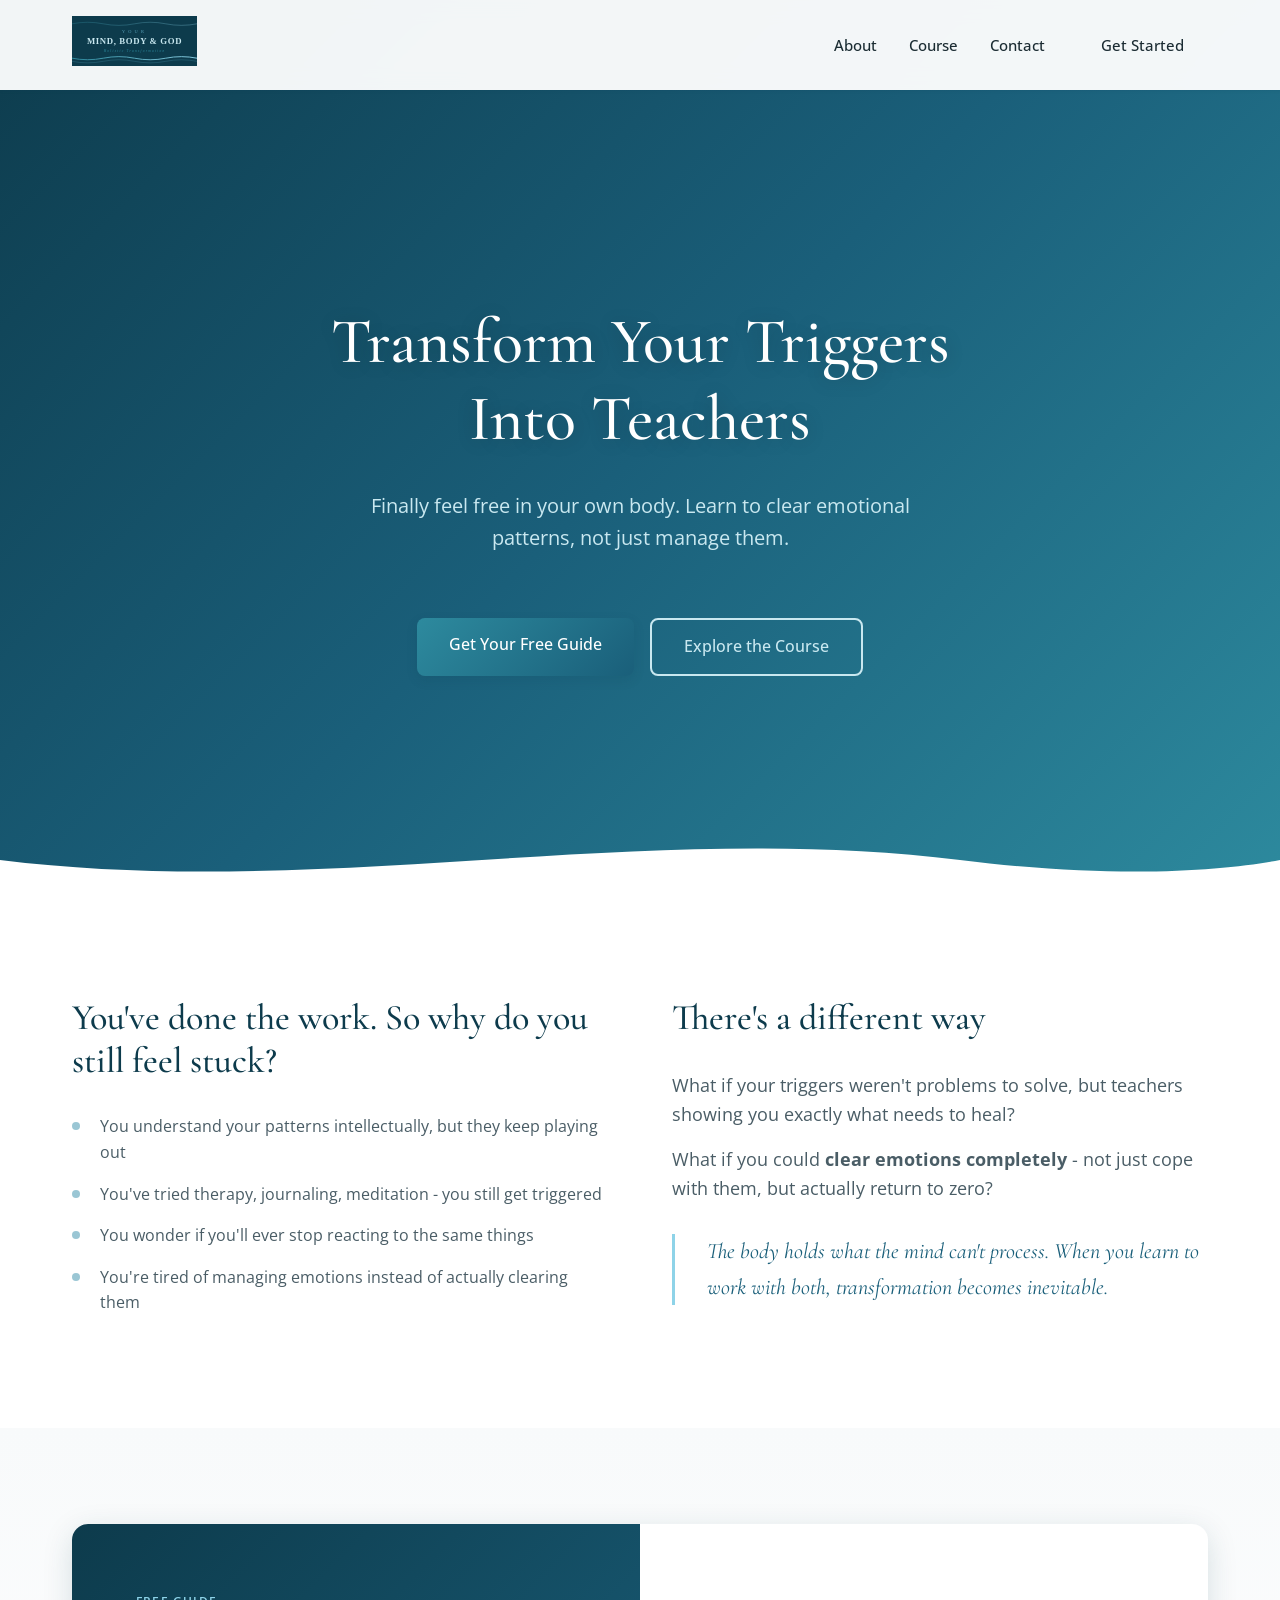
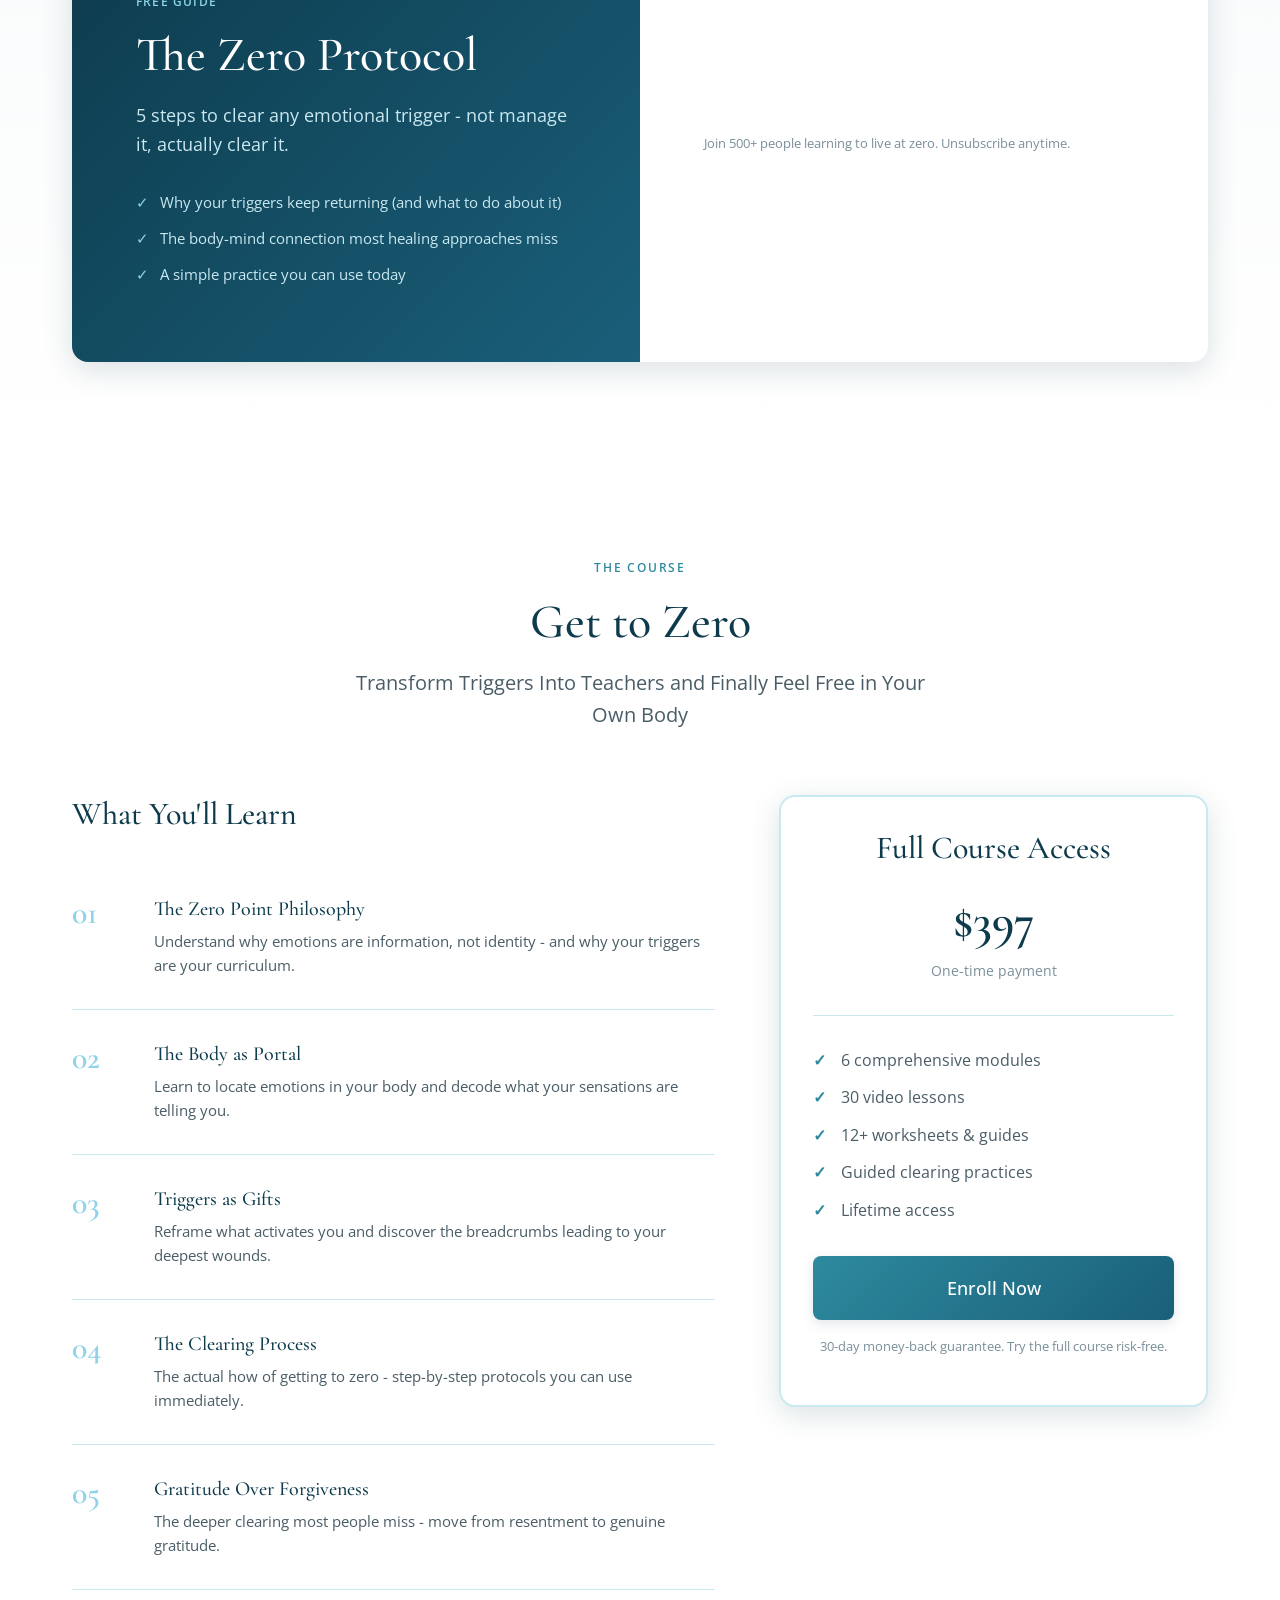
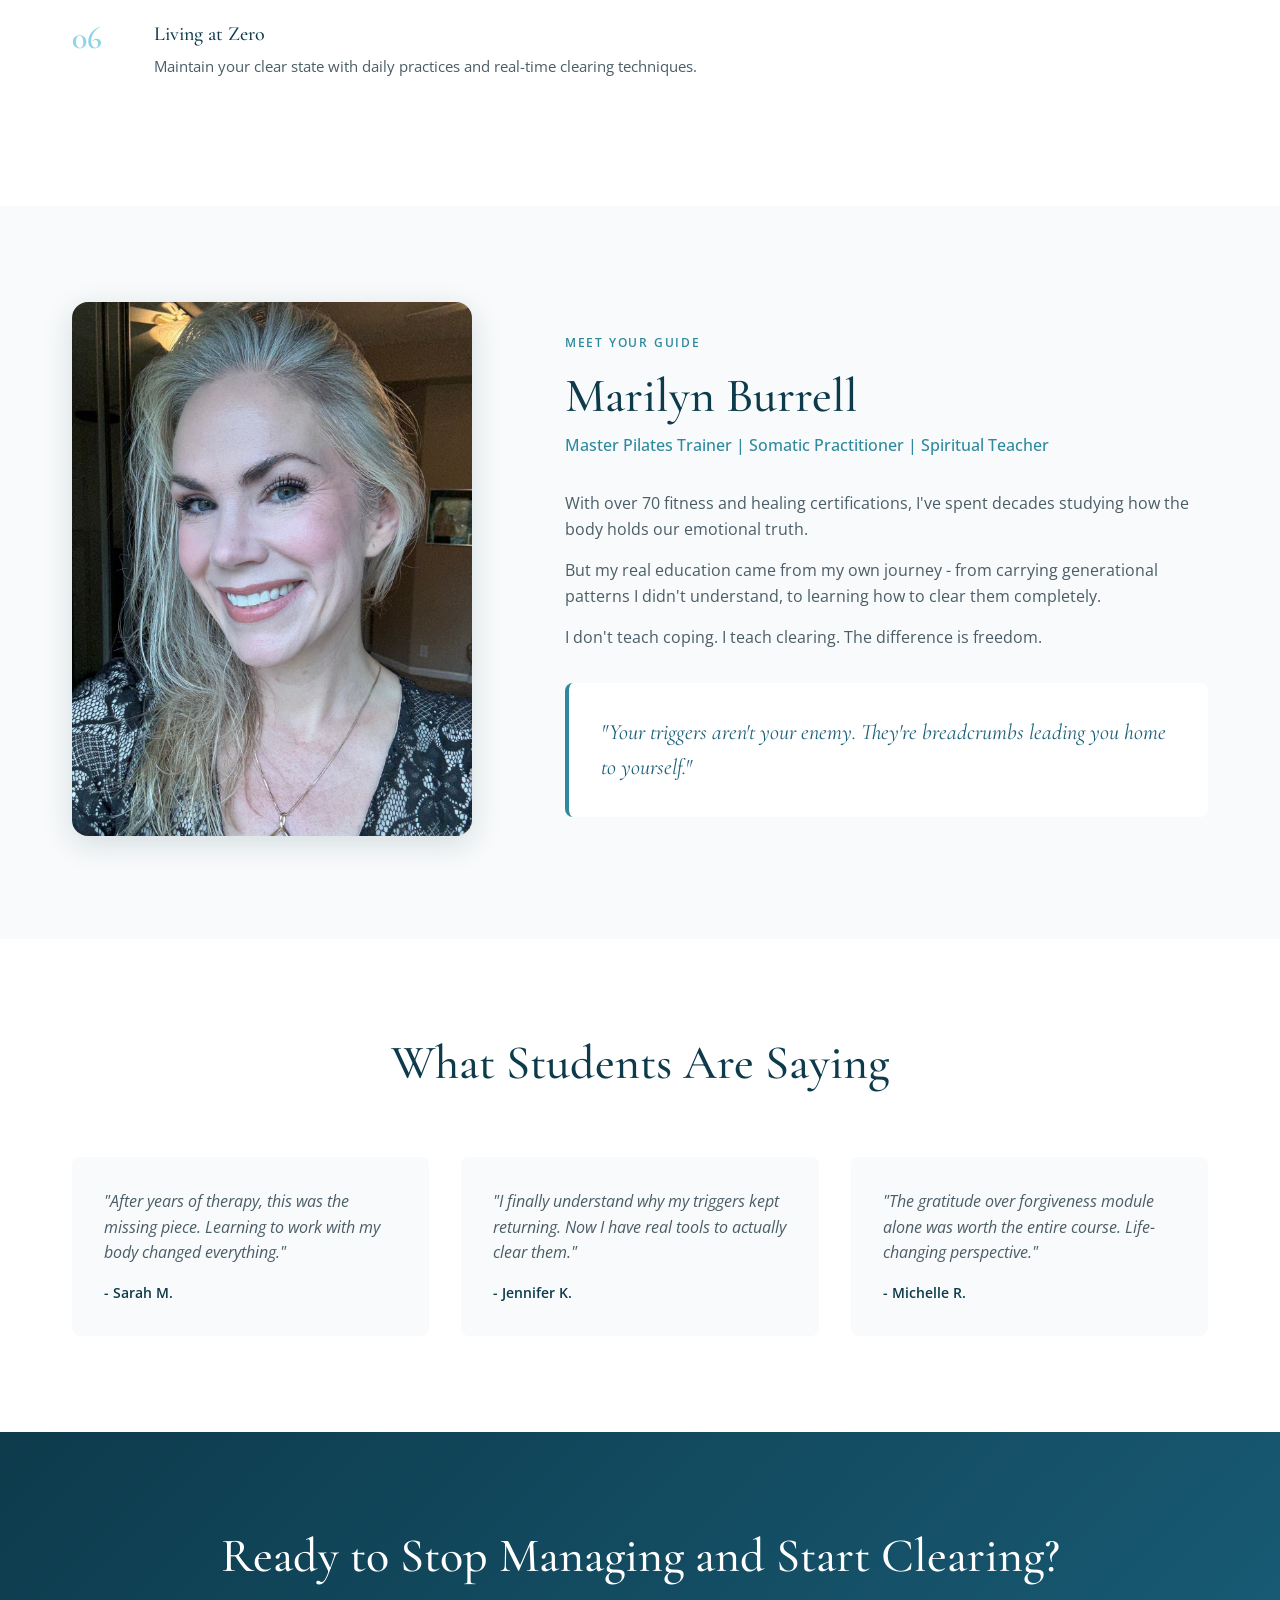
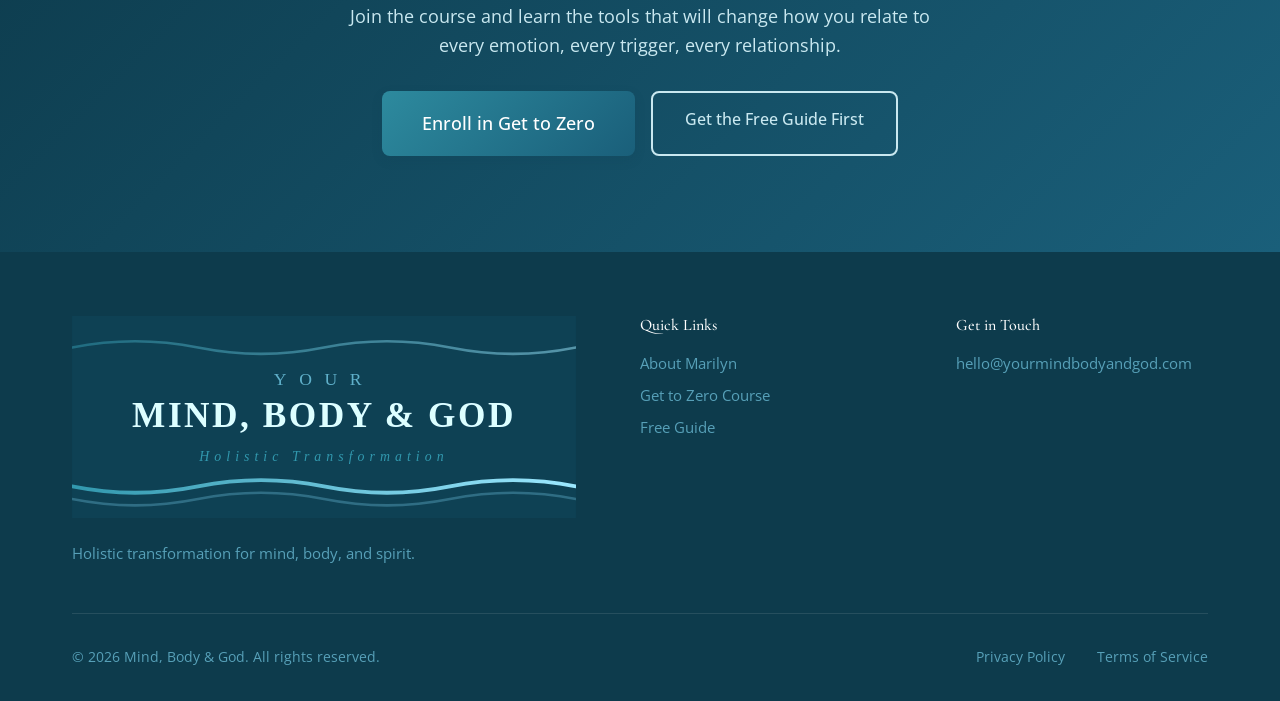
==== commit 233d228e: "Integrate Kit email signup form - Replace placeholder form with Kit (ConvertKit) JavaScript embed - " ====
--- a/index.html
+++ b/index.html
@@ -87,11 +87,8 @@
                     </ul>
                 </div>
                 <div class="lead-magnet-form">
-                    <!-- Replace with your email provider embed code -->
-                    <form id="email-form" class="email-form">
-                        <input type="email" name="email" placeholder="Your email address" required>
-                        <button type="submit" class="btn btn-primary">Send Me the Guide</button>
-                    </form>
+                    <!-- Kit (ConvertKit) Email Signup Form -->
+                    <script async data-uid="3dfcd03a64" src="https://mind-body-god.kit.com/3dfcd03a64/index.js"></script>
                     <p class="form-note">Join 500+ people learning to live at zero. Unsubscribe anytime.</p>
                 </div>
             </div>
@@ -265,5 +262,18 @@
     </footer>
 
     <script src="script.js"></script>
+
+    <!-- Customize Kit form button text -->
+    <script>
+        // Wait for Kit form to load and customize button text
+        const observer = new MutationObserver((mutations, obs) => {
+            const kitButton = document.querySelector('[data-element="submit"] span');
+            if (kitButton && kitButton.textContent === 'Subscribe') {
+                kitButton.textContent = 'Send Me the Guide';
+                obs.disconnect();
+            }
+        });
+        observer.observe(document.body, { childList: true, subtree: true });
+    </script>
 </body>
 </html>
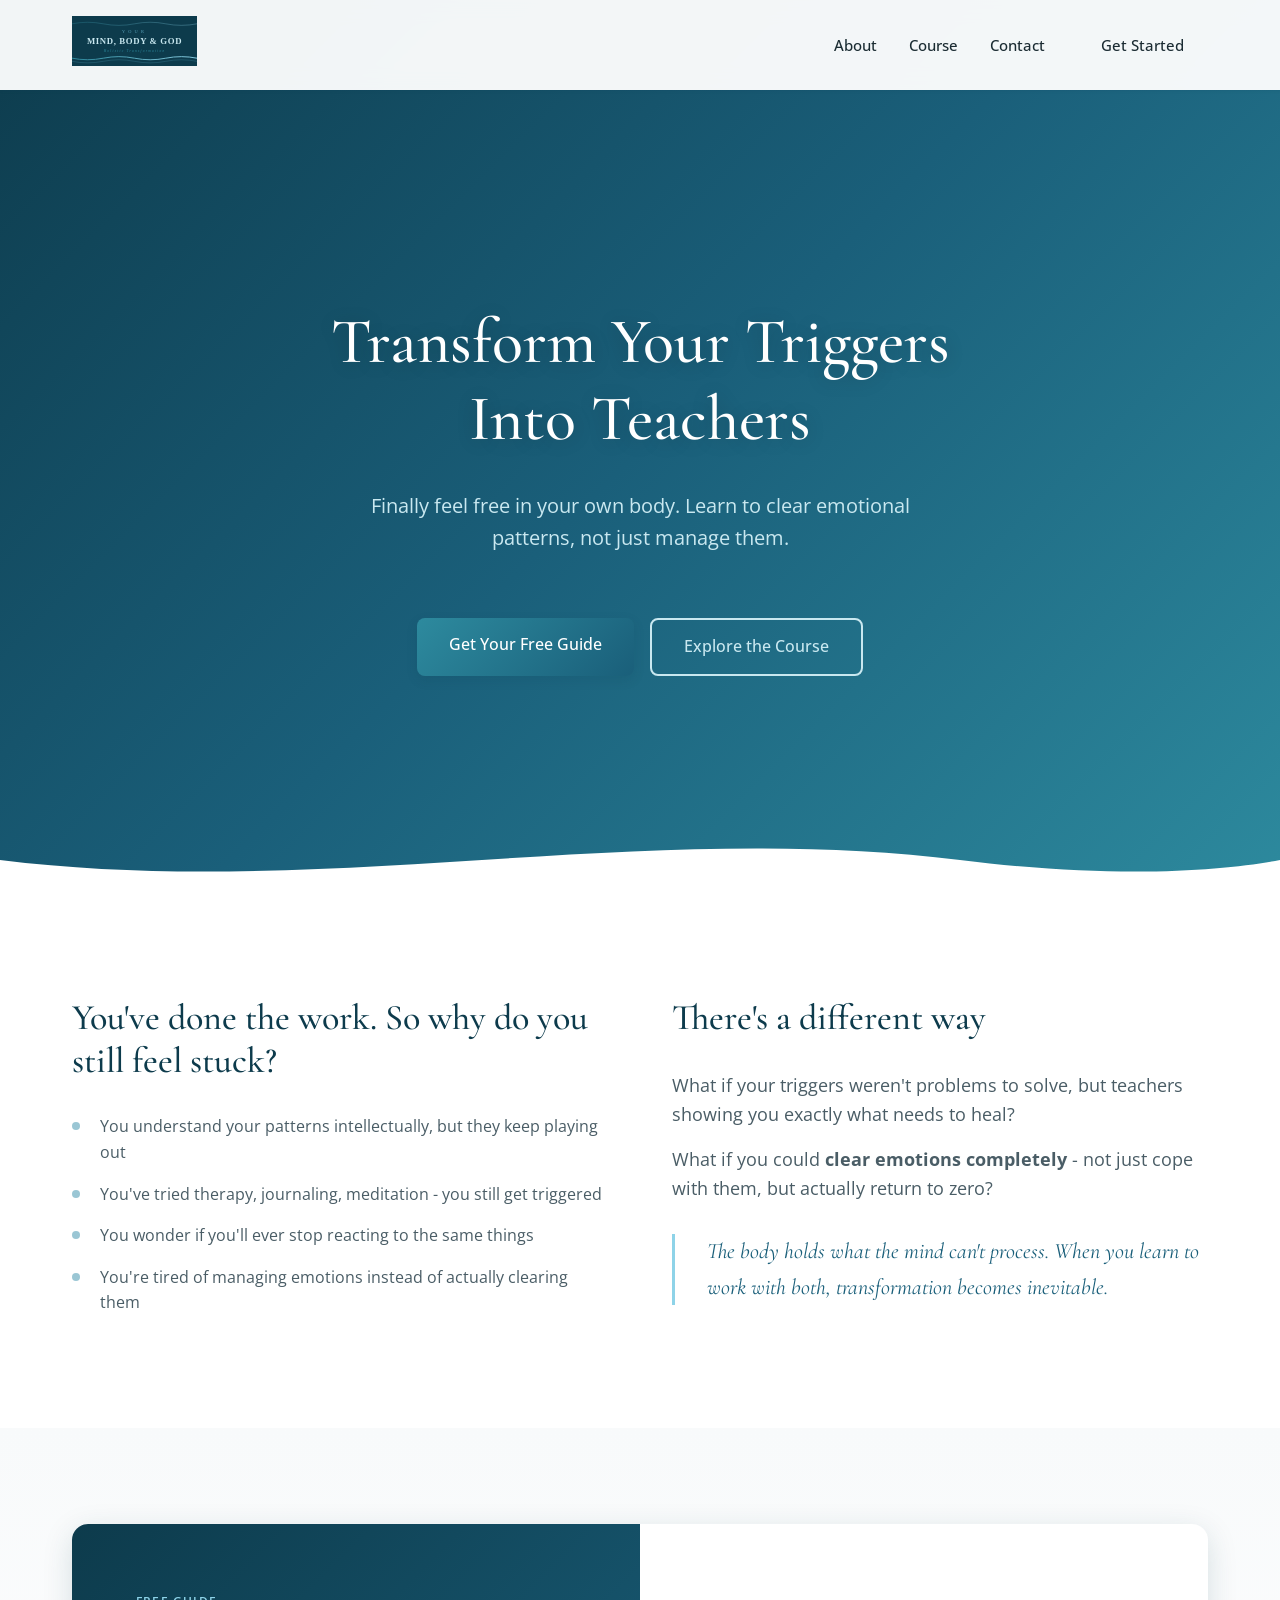
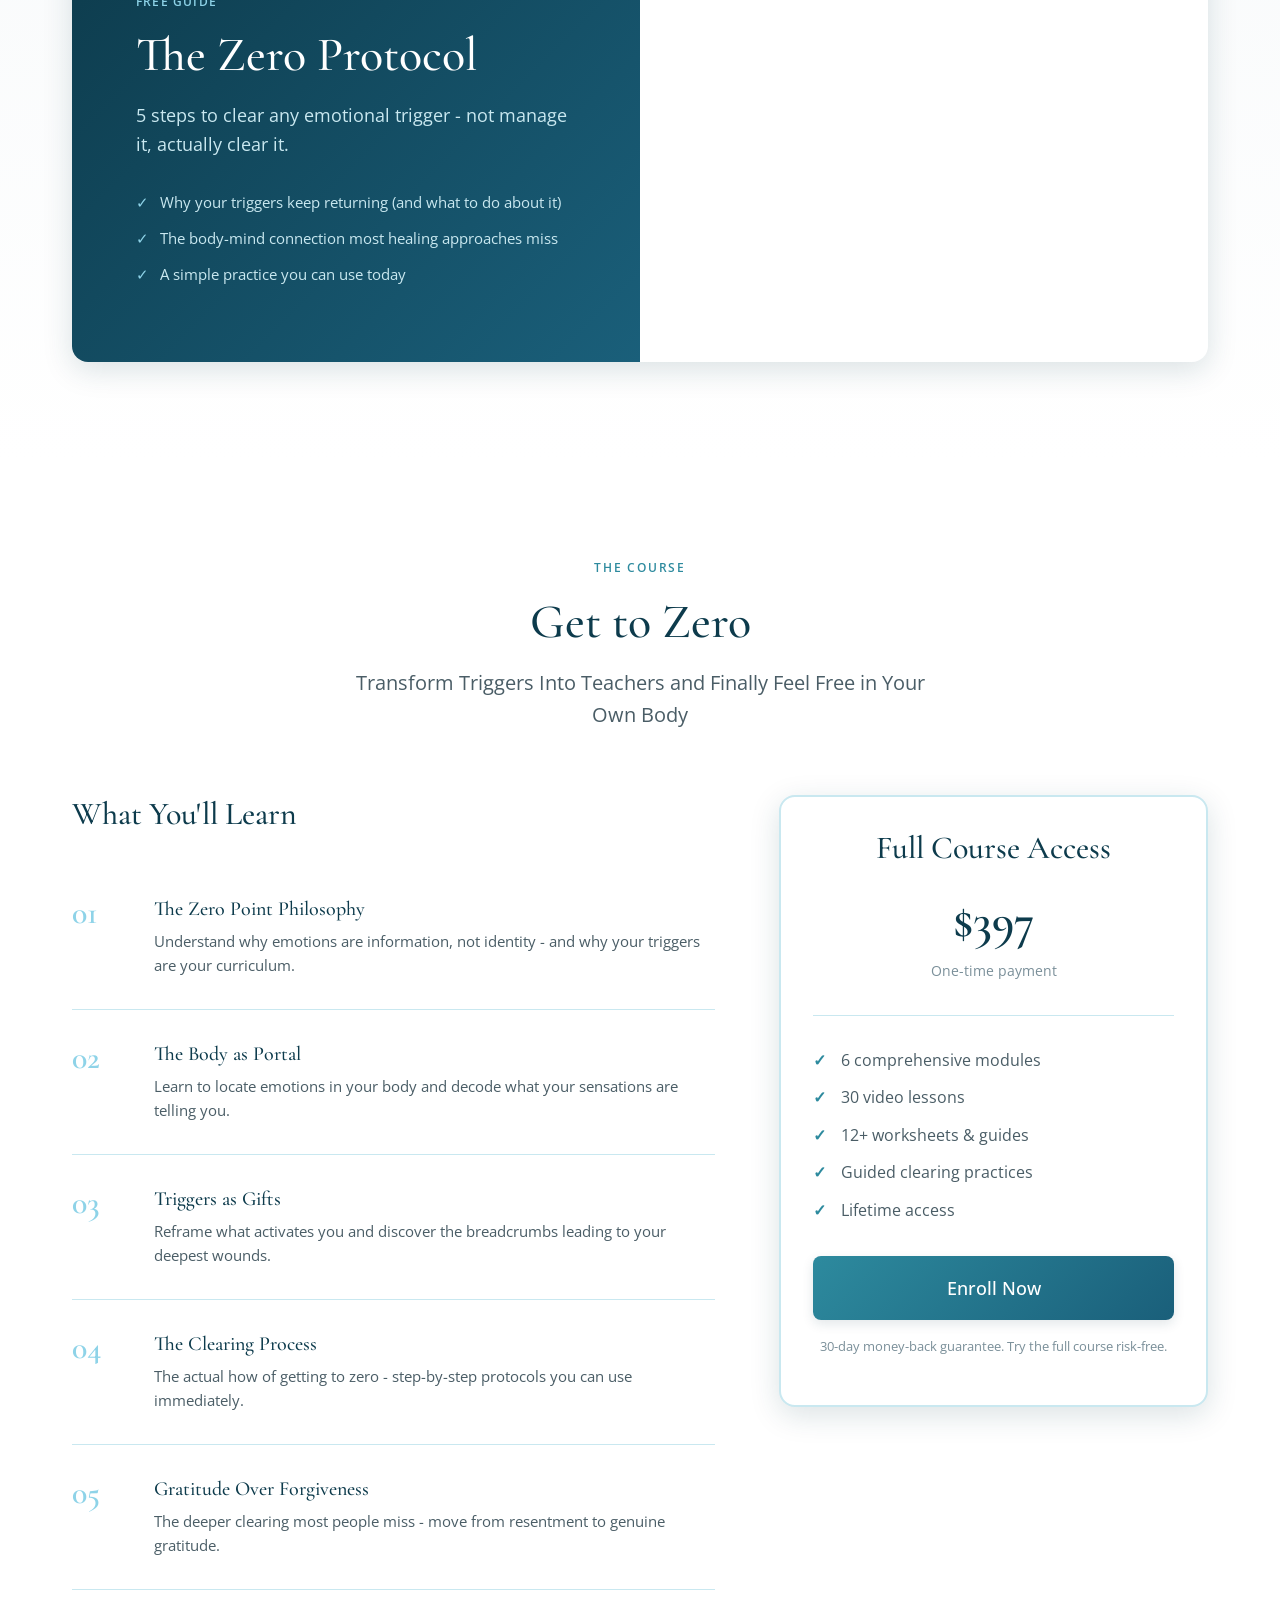
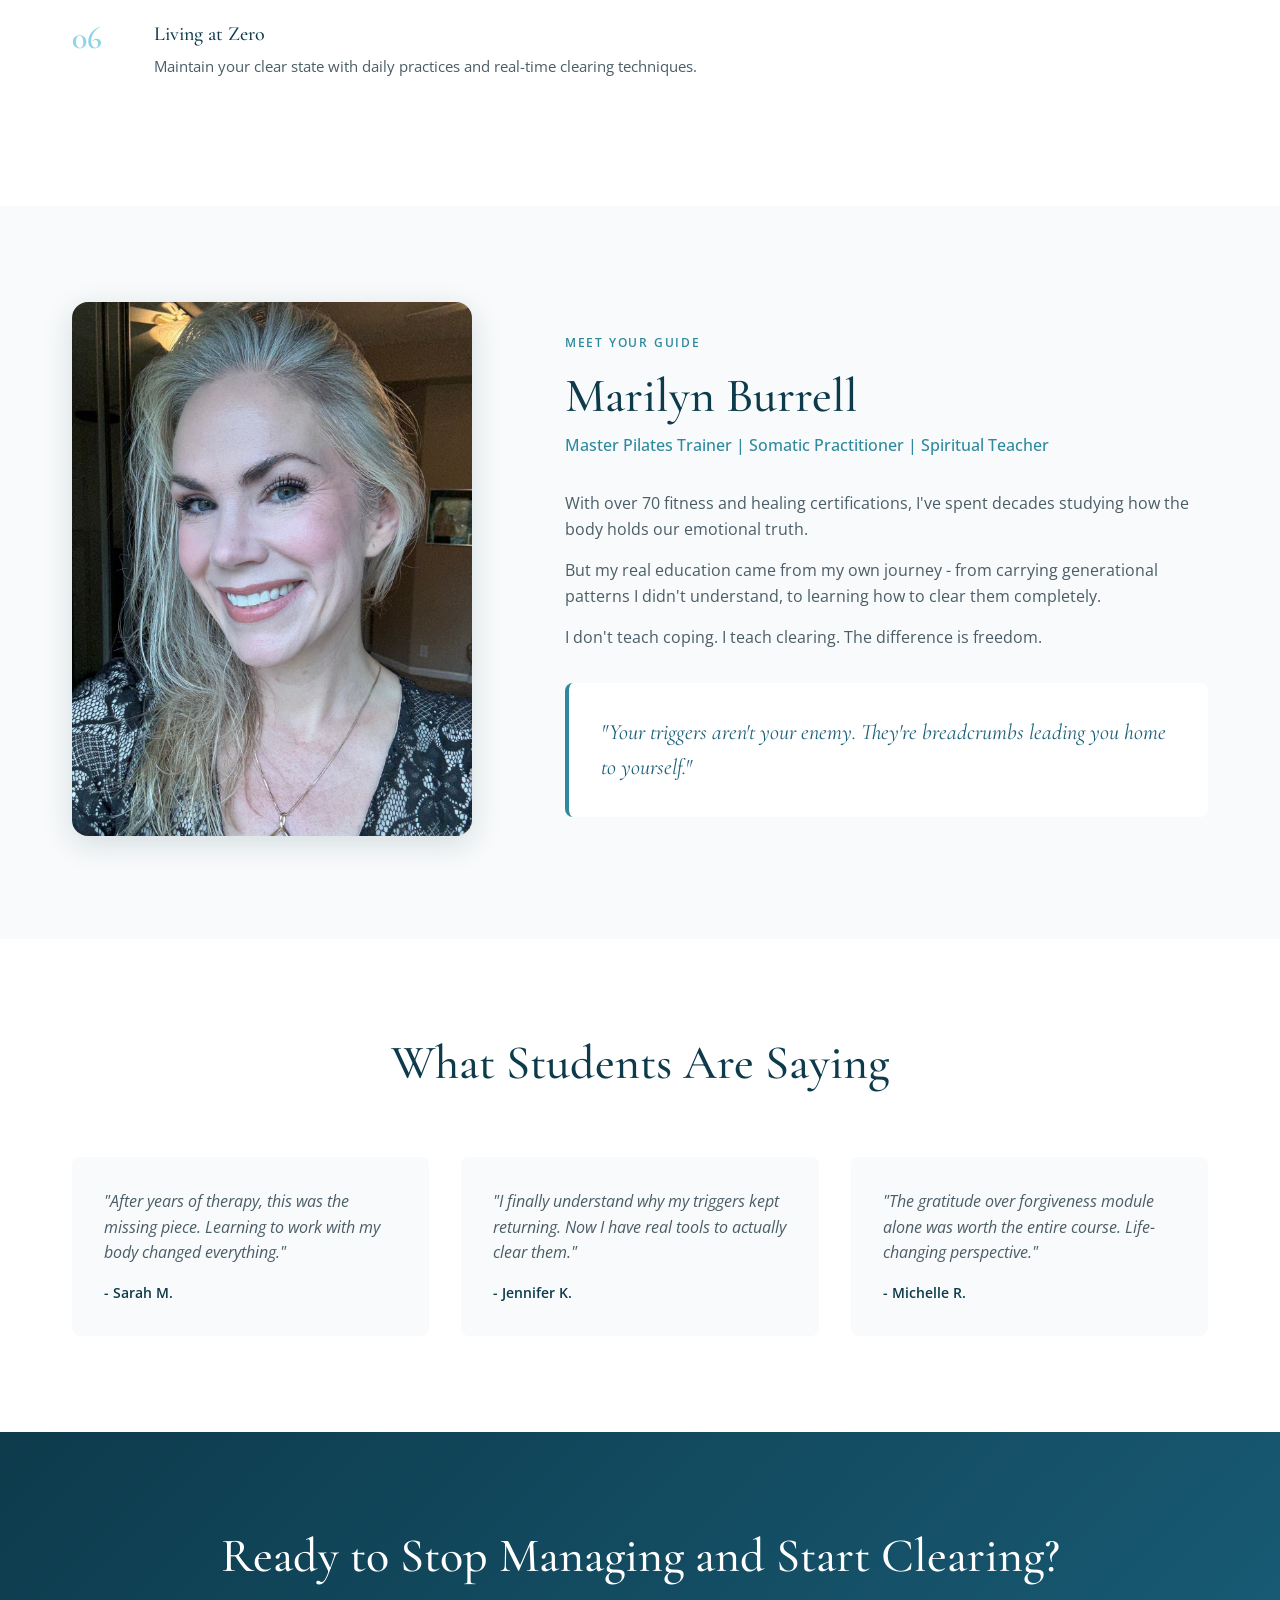
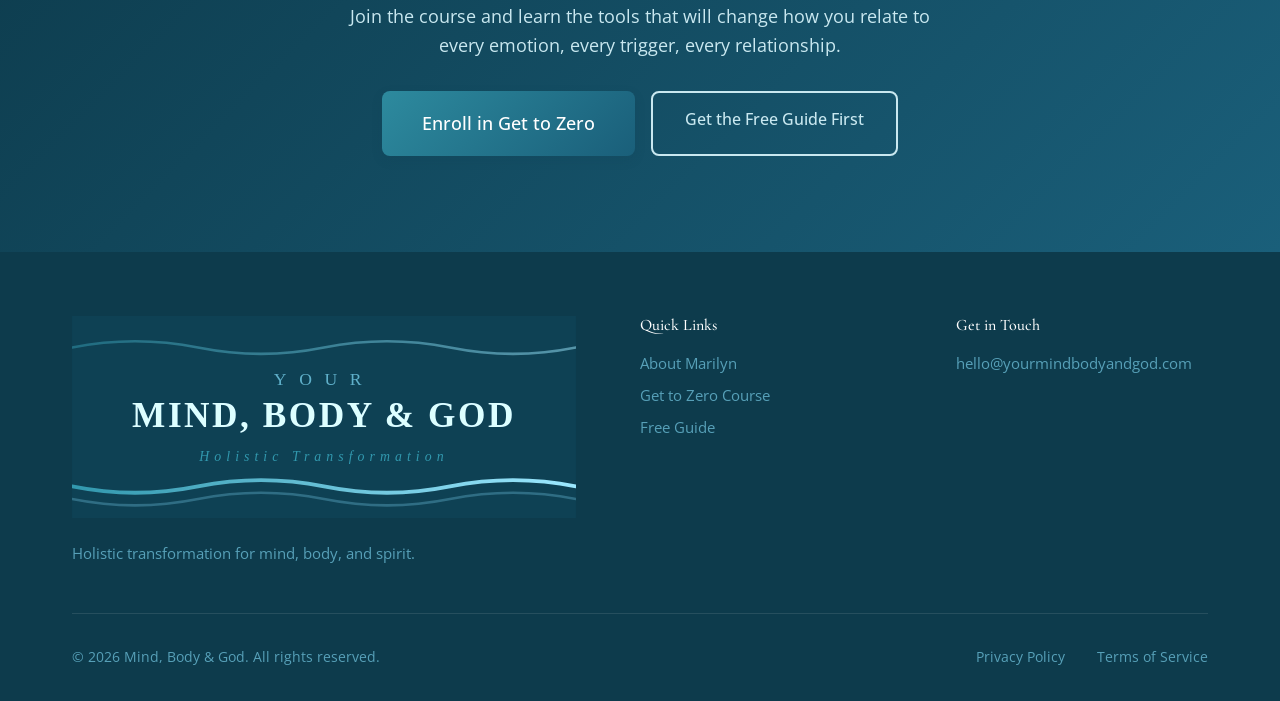
==== commit 72af37be: "Remove placeholder social proof text from email form" ====
--- a/index.html
+++ b/index.html
@@ -89,7 +89,6 @@
                 <div class="lead-magnet-form">
                     <!-- Kit (ConvertKit) Email Signup Form -->
                     <script async data-uid="3dfcd03a64" src="https://mind-body-god.kit.com/3dfcd03a64/index.js"></script>
-                    <p class="form-note">Join 500+ people learning to live at zero. Unsubscribe anytime.</p>
                 </div>
             </div>
         </div>
--- a/styles.css
+++ b/styles.css
@@ -848,3 +848,9 @@
         padding: var(--spacing-md);
     }
 }
+
+/* Hide Kit branding */
+.formkit-powered-by-convertkit-container,
+[data-element="powered-by"] {
+    display: none !important;
+}
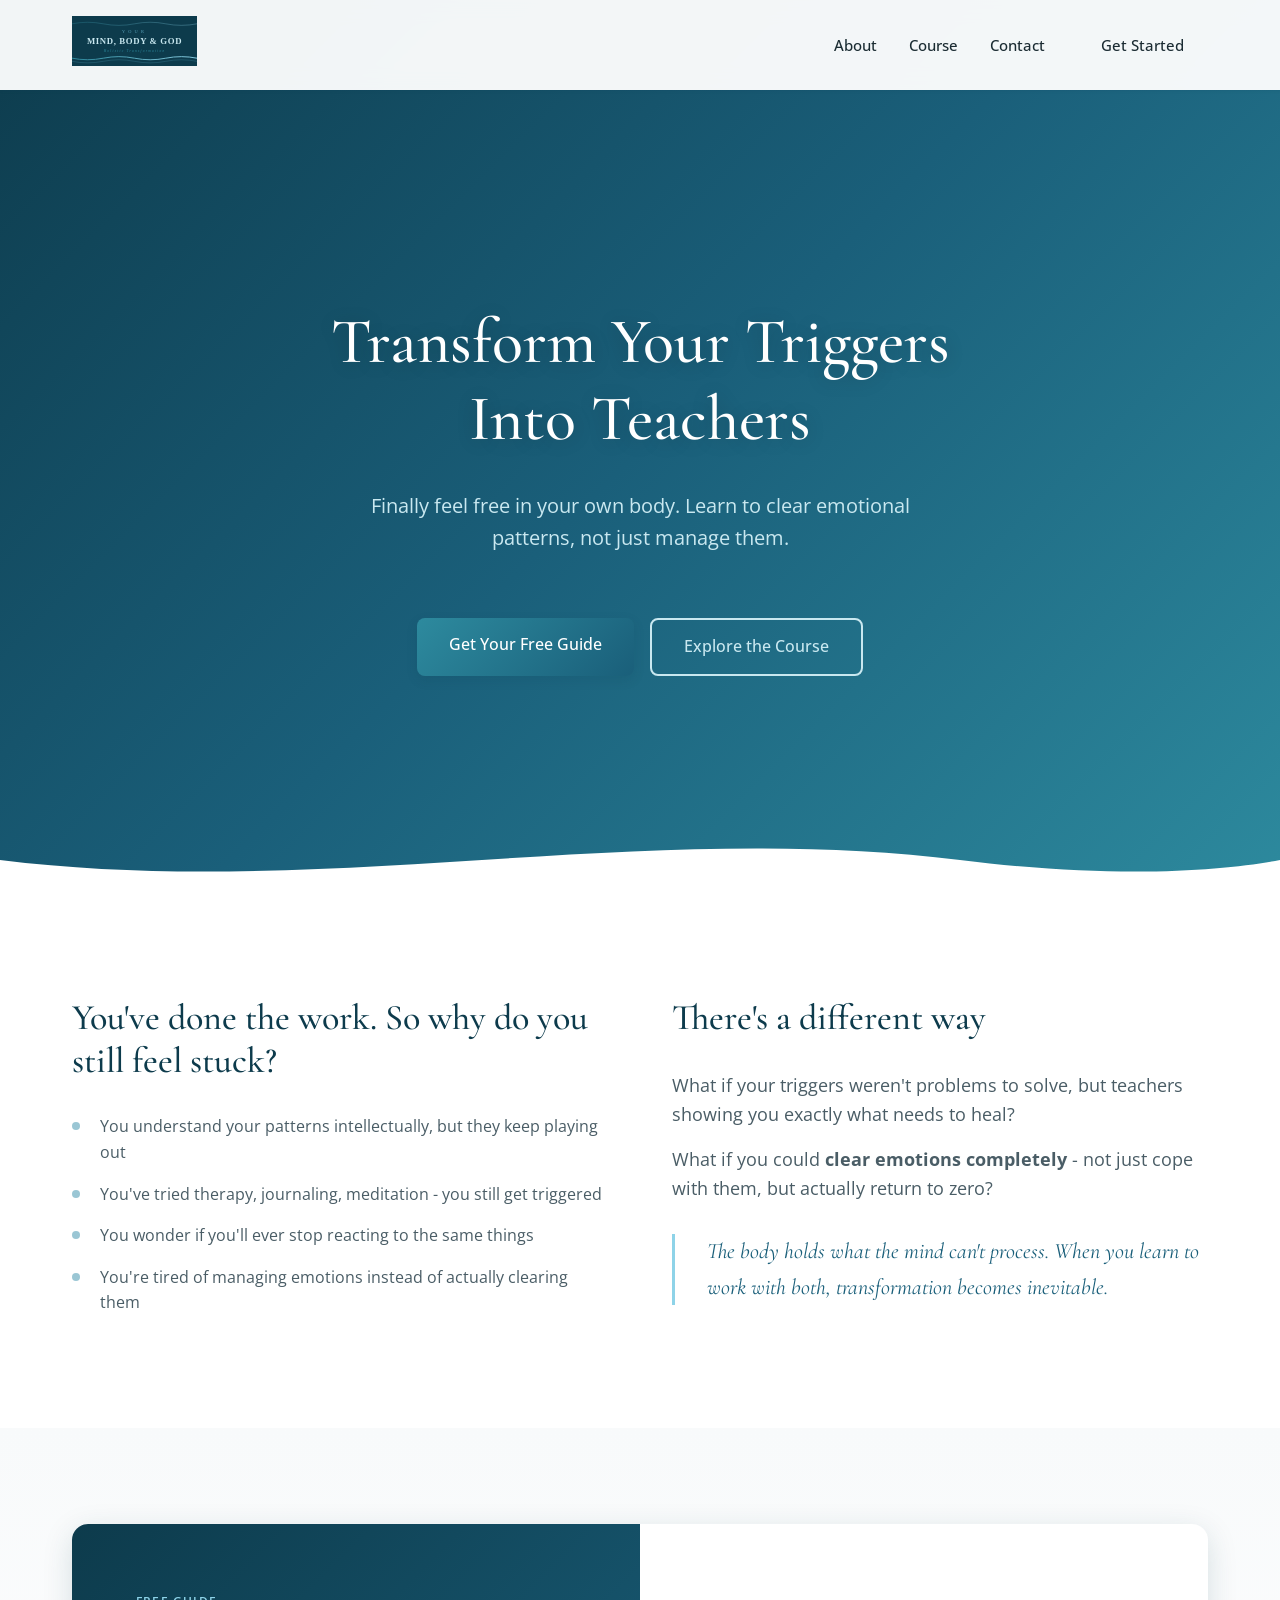
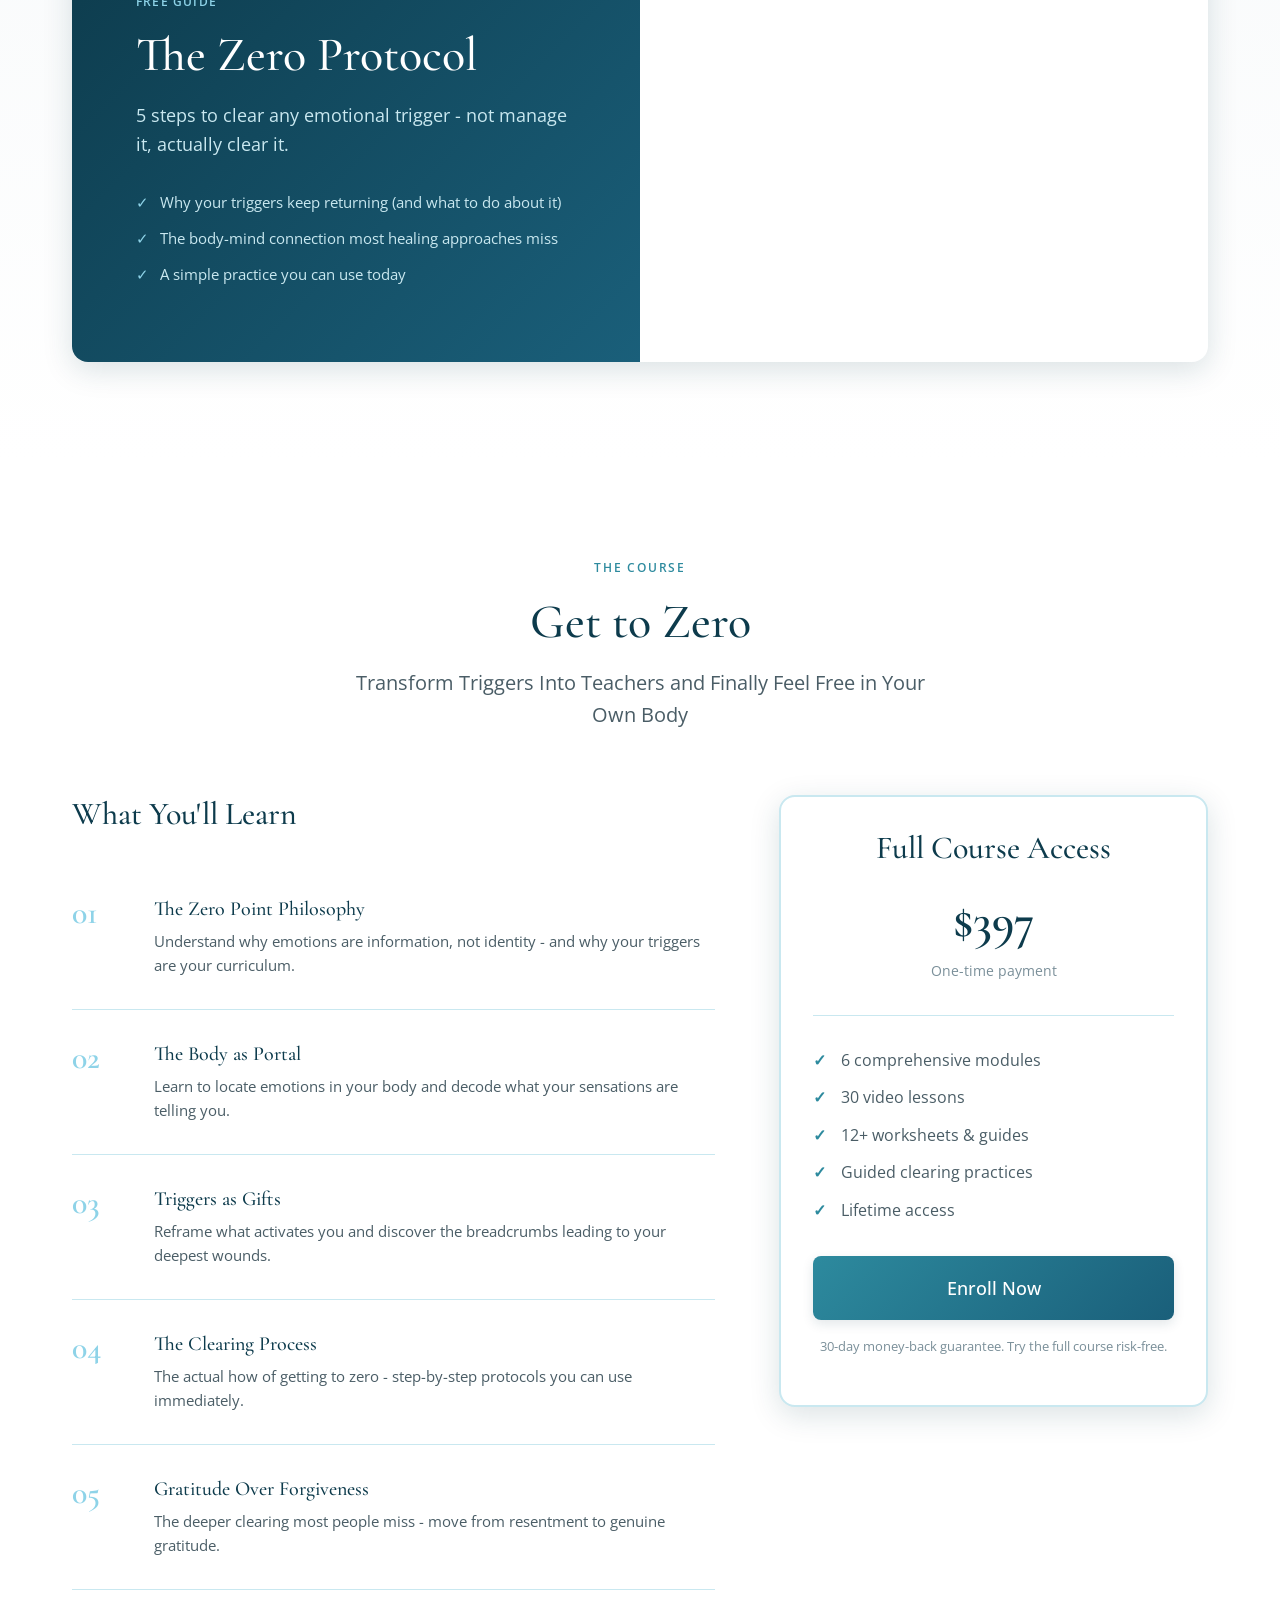
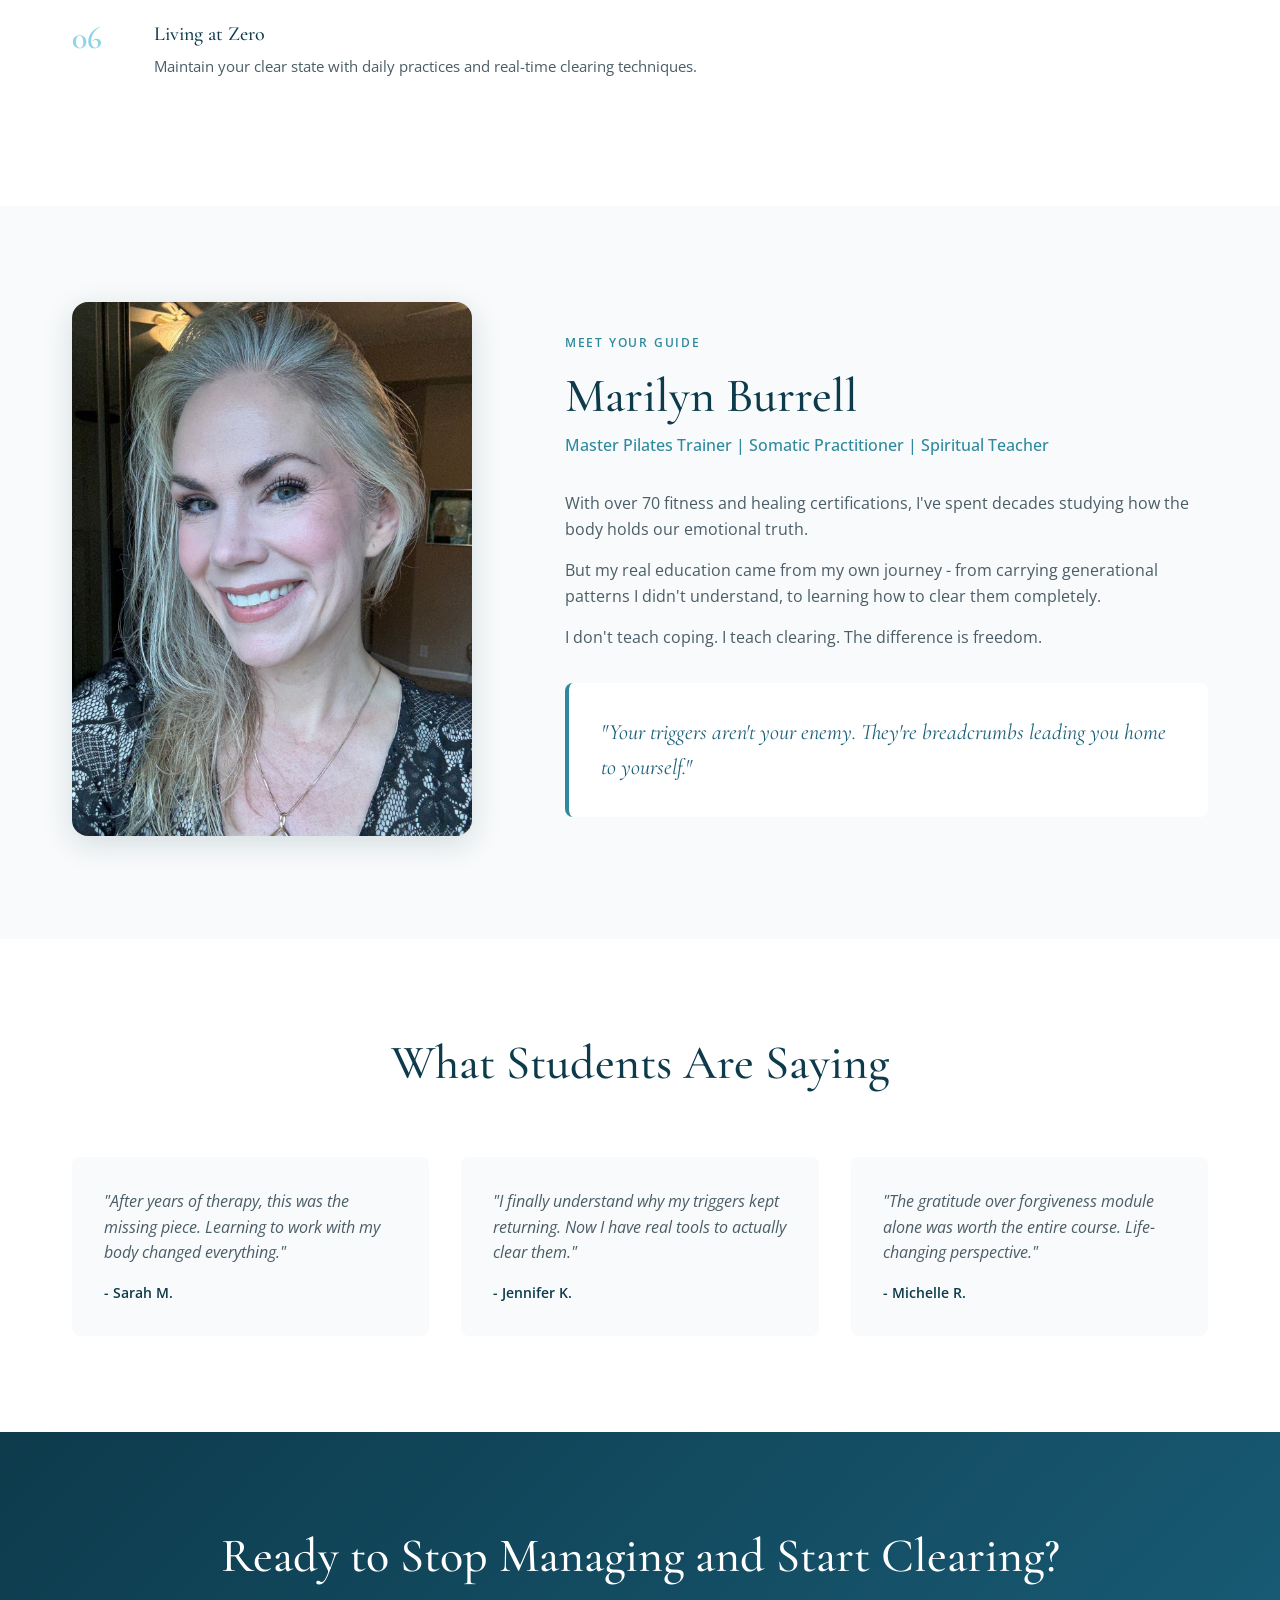
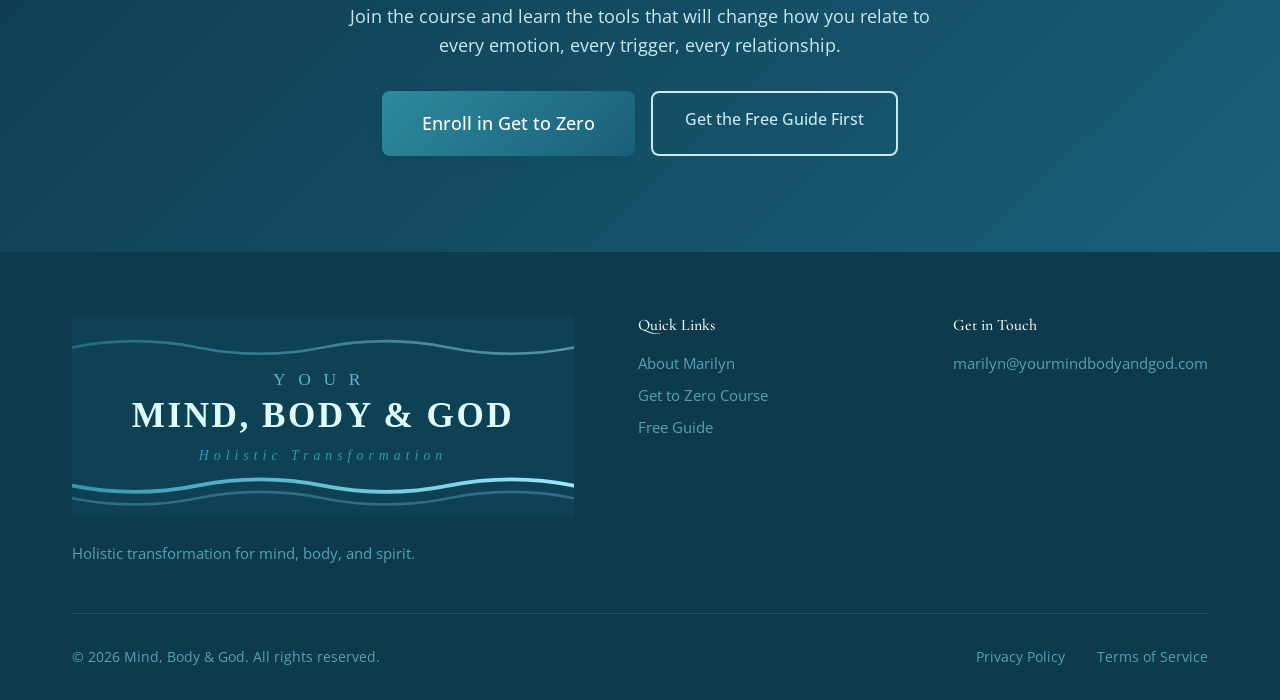
==== commit 12f79ec3: "Update contact email to marilyn@yourmindbodyandgod.com Changed footer contact email from placeholder" ====
--- a/index.html
+++ b/index.html
@@ -247,7 +247,7 @@
                 </div>
                 <div class="footer-contact">
                     <h4>Get in Touch</h4>
-                    <a href="mailto:hello@yourmindbodyandgod.com">hello@yourmindbodyandgod.com</a>
+                    <a href="mailto:marilyn@yourmindbodyandgod.com">marilyn@yourmindbodyandgod.com</a>
                 </div>
             </div>
             <div class="footer-bottom">
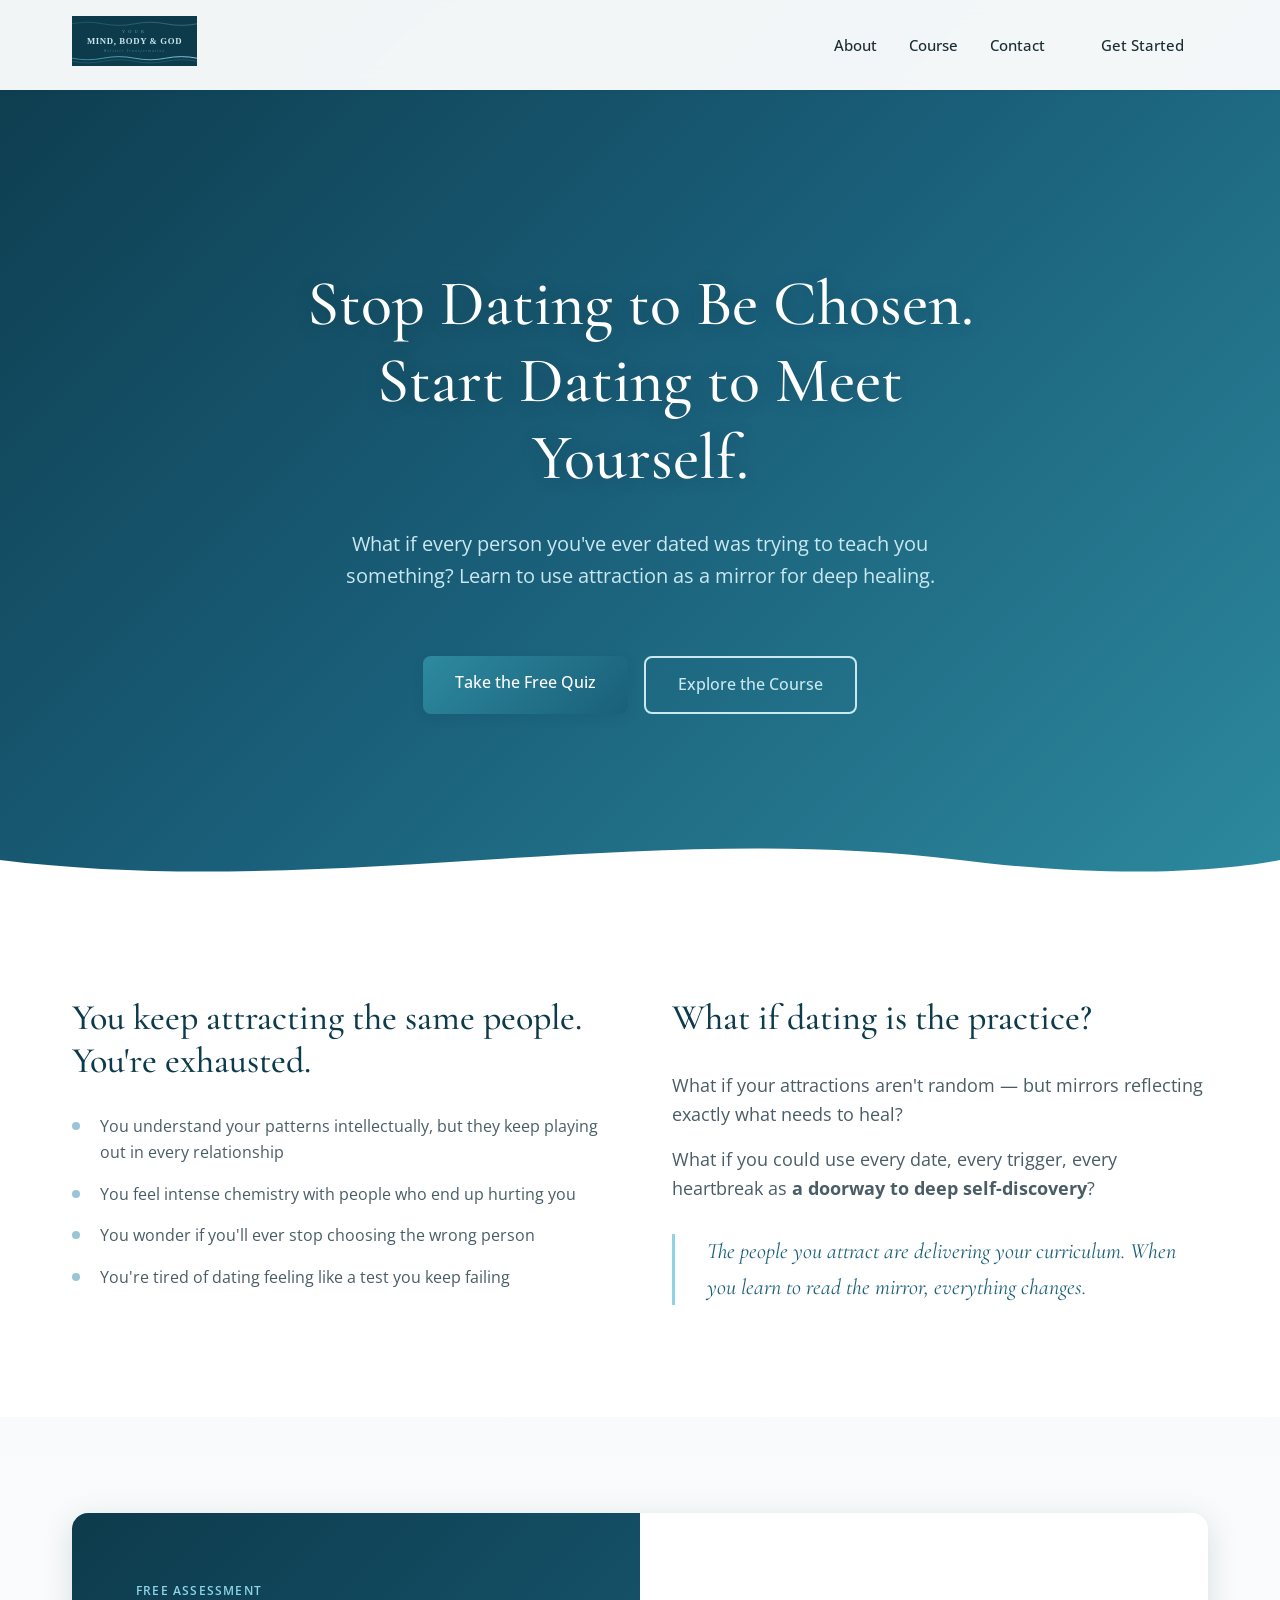
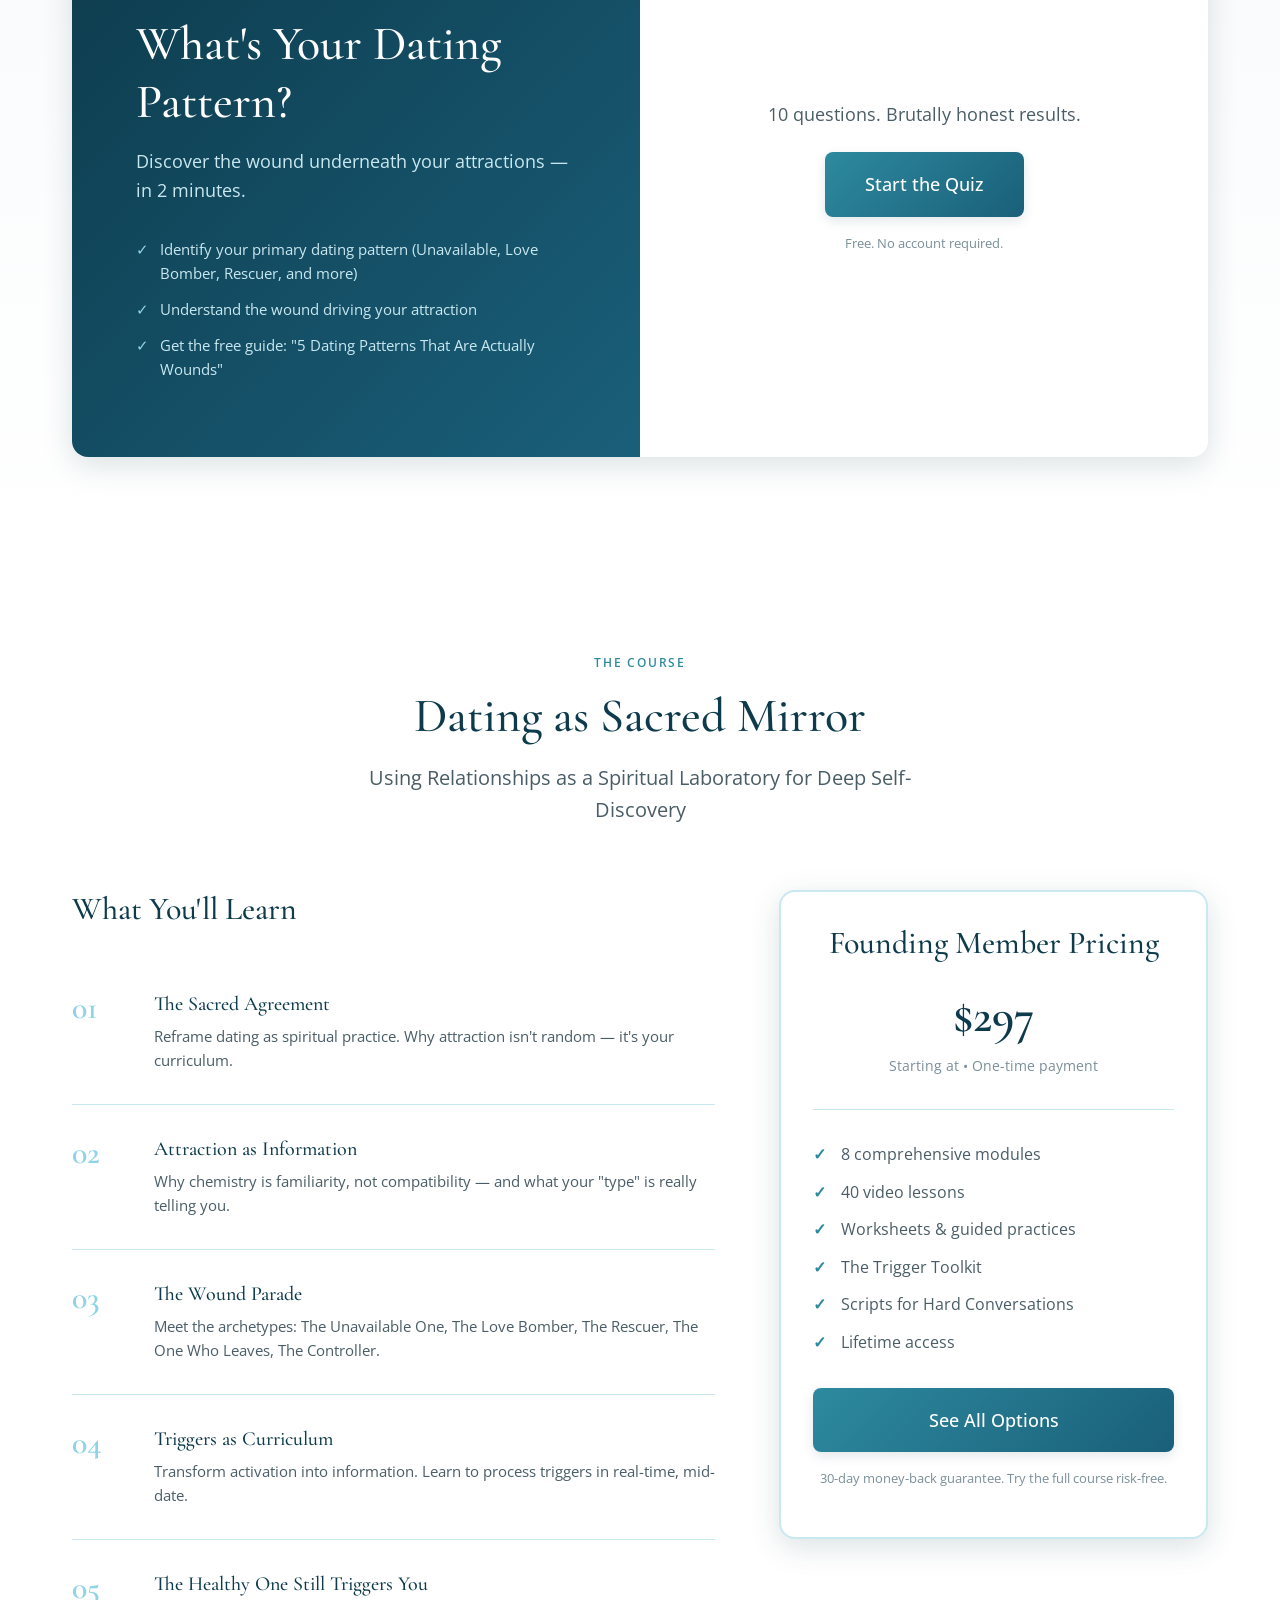
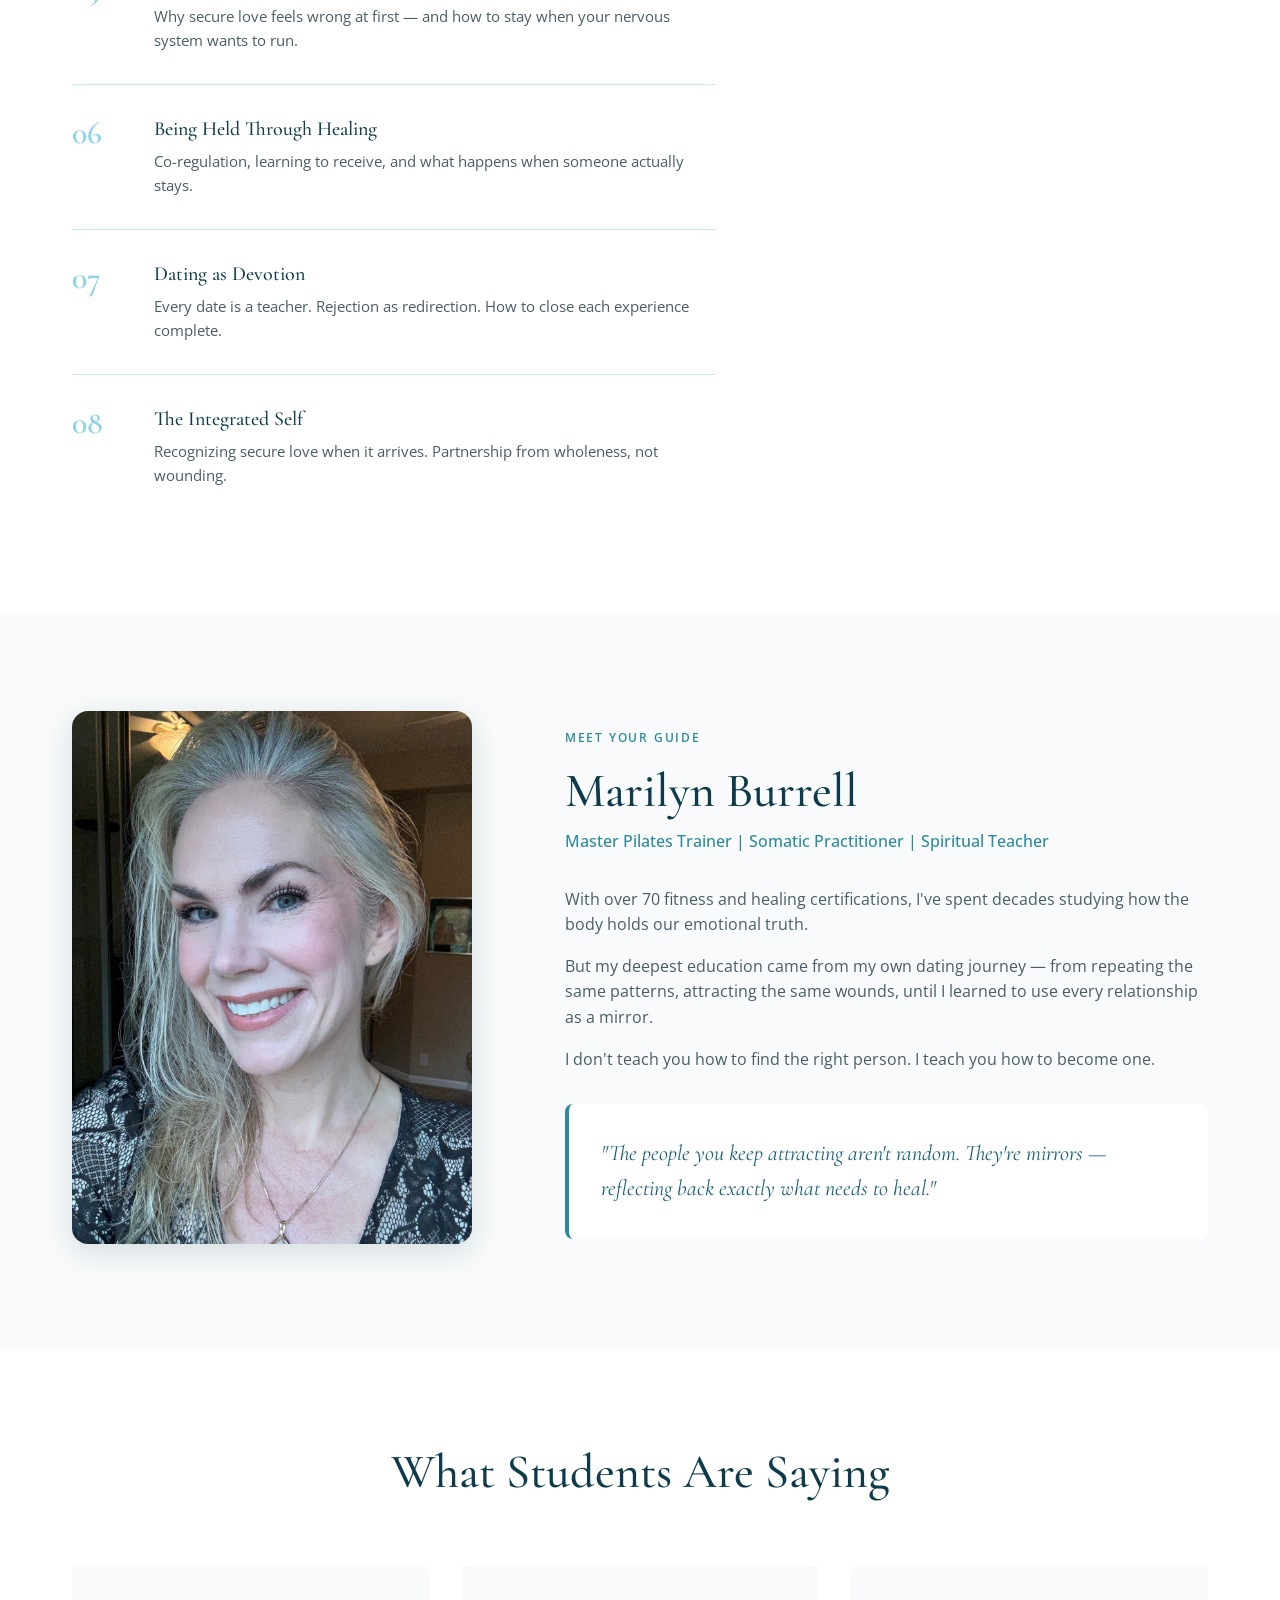
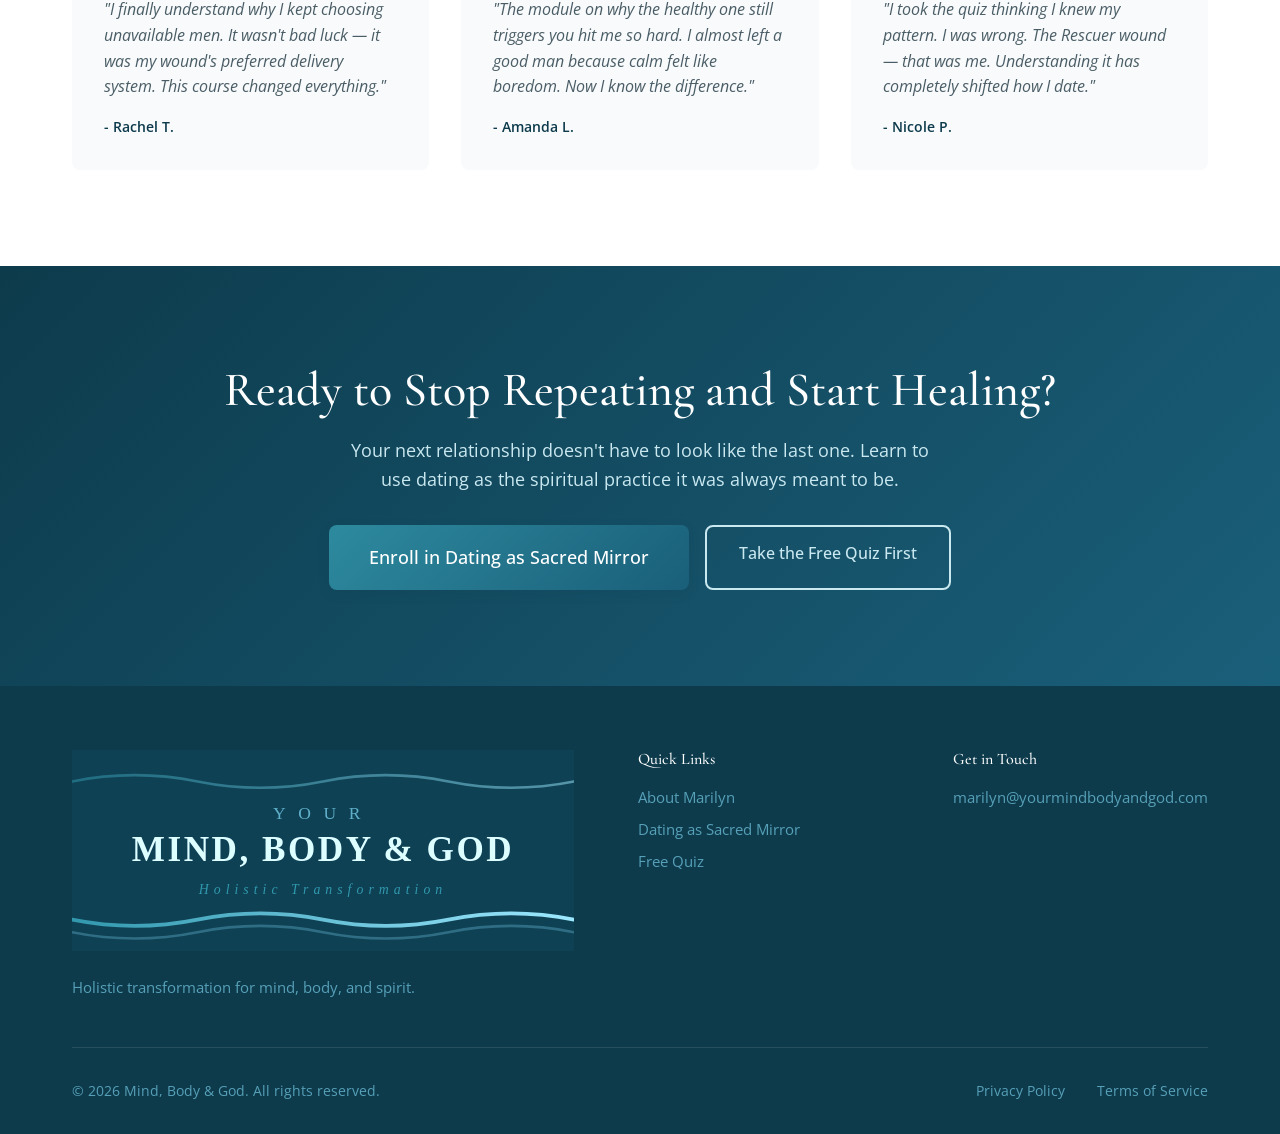
==== commit 6a2bf9d2: "Replace Get to Zero with Dating as Sacred Mirror course Swaps all site content from Course 1 (Get to" ====
--- a/index.html
+++ b/index.html
@@ -3,8 +3,8 @@
 <head>
     <meta charset="UTF-8">
     <meta name="viewport" content="width=device-width, initial-scale=1.0">
-    <title>Mind, Body & God | Holistic Transformation with Marilyn Burrell</title>
-    <meta name="description" content="Transform triggers into teachers and finally feel free in your own body. Get to Zero - a course by Marilyn Burrell.">
+    <title>Mind, Body & God | Dating as Sacred Mirror with Marilyn Burrell</title>
+    <meta name="description" content="Stop dating to be chosen. Start dating to meet yourself. Dating as Sacred Mirror - a course by Marilyn Burrell.">
     <link rel="stylesheet" href="styles.css">
     <link rel="preconnect" href="https://fonts.googleapis.com">
     <link rel="preconnect" href="https://fonts.gstatic.com" crossorigin>
@@ -35,10 +35,10 @@
     <section class="hero">
         <div class="hero-bg"></div>
         <div class="container hero-content">
-            <h1 class="hero-title">Transform Your Triggers Into Teachers</h1>
-            <p class="hero-subtitle">Finally feel free in your own body. Learn to clear emotional patterns, not just manage them.</p>
+            <h1 class="hero-title">Stop Dating to Be Chosen. Start Dating to Meet Yourself.</h1>
+            <p class="hero-subtitle">What if every person you've ever dated was trying to teach you something? Learn to use attraction as a mirror for deep healing.</p>
             <div class="hero-cta">
-                <a href="#lead-magnet" class="btn btn-primary">Get Your Free Guide</a>
+                <a href="#lead-magnet" class="btn btn-primary">Take the Free Quiz</a>
                 <a href="course.html" class="btn btn-secondary">Explore the Course</a>
             </div>
         </div>
@@ -54,19 +54,19 @@
         <div class="container">
             <div class="section-grid">
                 <div class="problem">
-                    <h2>You've done the work. So why do you still feel stuck?</h2>
+                    <h2>You keep attracting the same people. You're exhausted.</h2>
                     <ul class="pain-points">
-                        <li>You understand your patterns intellectually, but they keep playing out</li>
-                        <li>You've tried therapy, journaling, meditation - you still get triggered</li>
-                        <li>You wonder if you'll ever stop reacting to the same things</li>
-                        <li>You're tired of managing emotions instead of actually clearing them</li>
+                        <li>You understand your patterns intellectually, but they keep playing out in every relationship</li>
+                        <li>You feel intense chemistry with people who end up hurting you</li>
+                        <li>You wonder if you'll ever stop choosing the wrong person</li>
+                        <li>You're tired of dating feeling like a test you keep failing</li>
                     </ul>
                 </div>
                 <div class="solution">
-                    <h2>There's a different way</h2>
-                    <p>What if your triggers weren't problems to solve, but teachers showing you exactly what needs to heal?</p>
-                    <p>What if you could <strong>clear emotions completely</strong> - not just cope with them, but actually return to zero?</p>
-                    <p class="solution-highlight">The body holds what the mind can't process. When you learn to work with both, transformation becomes inevitable.</p>
+                    <h2>What if dating is the practice?</h2>
+                    <p>What if your attractions aren't random — but mirrors reflecting exactly what needs to heal?</p>
+                    <p>What if you could use every date, every trigger, every heartbreak as <strong>a doorway to deep self-discovery</strong>?</p>
+                    <p class="solution-highlight">The people you attract are delivering your curriculum. When you learn to read the mirror, everything changes.</p>
                 </div>
             </div>
         </div>
@@ -77,18 +77,21 @@
         <div class="container">
             <div class="lead-magnet-box">
                 <div class="lead-magnet-content">
-                    <span class="lead-magnet-label">Free Guide</span>
-                    <h2>The Zero Protocol</h2>
-                    <p>5 steps to clear any emotional trigger - not manage it, actually clear it.</p>
+                    <span class="lead-magnet-label">Free Assessment</span>
+                    <h2>What's Your Dating Pattern?</h2>
+                    <p>Discover the wound underneath your attractions — in 2 minutes.</p>
                     <ul class="lead-magnet-benefits">
-                        <li>Why your triggers keep returning (and what to do about it)</li>
-                        <li>The body-mind connection most healing approaches miss</li>
-                        <li>A simple practice you can use today</li>
+                        <li>Identify your primary dating pattern (Unavailable, Love Bomber, Rescuer, and more)</li>
+                        <li>Understand the wound driving your attraction</li>
+                        <li>Get the free guide: "5 Dating Patterns That Are Actually Wounds"</li>
                     </ul>
                 </div>
                 <div class="lead-magnet-form">
-                    <!-- Kit (ConvertKit) Email Signup Form -->
-                    <script async data-uid="3dfcd03a64" src="https://mind-body-god.kit.com/3dfcd03a64/index.js"></script>
+                    <div style="text-align: center; padding: 2rem 0;">
+                        <p style="font-size: 1.125rem; color: var(--text-medium); margin-bottom: 1.5rem;">10 questions. Brutally honest results.</p>
+                        <a href="quiz.html" class="btn btn-primary btn-large">Start the Quiz</a>
+                        <p style="font-size: 0.8125rem; color: var(--text-light); margin-top: 1rem;">Free. No account required.</p>
+                    </div>
                 </div>
             </div>
         </div>
@@ -99,8 +102,8 @@
         <div class="container">
             <div class="course-header">
                 <span class="course-label">The Course</span>
-                <h2>Get to Zero</h2>
-                <p class="course-tagline">Transform Triggers Into Teachers and Finally Feel Free in Your Own Body</p>
+                <h2>Dating as Sacred Mirror</h2>
+                <p class="course-tagline">Using Relationships as a Spiritual Laboratory for Deep Self-Discovery</p>
             </div>
 
             <div class="course-grid">
@@ -110,43 +113,57 @@
                         <div class="module">
                             <span class="module-number">01</span>
                             <div class="module-content">
-                                <h4>The Zero Point Philosophy</h4>
-                                <p>Understand why emotions are information, not identity - and why your triggers are your curriculum.</p>
+                                <h4>The Sacred Agreement</h4>
+                                <p>Reframe dating as spiritual practice. Why attraction isn't random — it's your curriculum.</p>
                             </div>
                         </div>
                         <div class="module">
                             <span class="module-number">02</span>
                             <div class="module-content">
-                                <h4>The Body as Portal</h4>
-                                <p>Learn to locate emotions in your body and decode what your sensations are telling you.</p>
+                                <h4>Attraction as Information</h4>
+                                <p>Why chemistry is familiarity, not compatibility — and what your "type" is really telling you.</p>
                             </div>
                         </div>
                         <div class="module">
                             <span class="module-number">03</span>
                             <div class="module-content">
-                                <h4>Triggers as Gifts</h4>
-                                <p>Reframe what activates you and discover the breadcrumbs leading to your deepest wounds.</p>
+                                <h4>The Wound Parade</h4>
+                                <p>Meet the archetypes: The Unavailable One, The Love Bomber, The Rescuer, The One Who Leaves, The Controller.</p>
                             </div>
                         </div>
                         <div class="module">
                             <span class="module-number">04</span>
                             <div class="module-content">
-                                <h4>The Clearing Process</h4>
-                                <p>The actual how of getting to zero - step-by-step protocols you can use immediately.</p>
+                                <h4>Triggers as Curriculum</h4>
+                                <p>Transform activation into information. Learn to process triggers in real-time, mid-date.</p>
                             </div>
                         </div>
                         <div class="module">
                             <span class="module-number">05</span>
                             <div class="module-content">
-                                <h4>Gratitude Over Forgiveness</h4>
-                                <p>The deeper clearing most people miss - move from resentment to genuine gratitude.</p>
+                                <h4>The Healthy One Still Triggers You</h4>
+                                <p>Why secure love feels wrong at first — and how to stay when your nervous system wants to run.</p>
                             </div>
                         </div>
                         <div class="module">
                             <span class="module-number">06</span>
                             <div class="module-content">
-                                <h4>Living at Zero</h4>
-                                <p>Maintain your clear state with daily practices and real-time clearing techniques.</p>
+                                <h4>Being Held Through Healing</h4>
+                                <p>Co-regulation, learning to receive, and what happens when someone actually stays.</p>
+                            </div>
+                        </div>
+                        <div class="module">
+                            <span class="module-number">07</span>
+                            <div class="module-content">
+                                <h4>Dating as Devotion</h4>
+                                <p>Every date is a teacher. Rejection as redirection. How to close each experience complete.</p>
+                            </div>
+                        </div>
+                        <div class="module">
+                            <span class="module-number">08</span>
+                            <div class="module-content">
+                                <h4>The Integrated Self</h4>
+                                <p>Recognizing secure love when it arrives. Partnership from wholeness, not wounding.</p>
                             </div>
                         </div>
                     </div>
@@ -155,20 +172,21 @@
                 <div class="course-purchase">
                     <div class="purchase-card">
                         <div class="purchase-header">
-                            <h3>Full Course Access</h3>
+                            <h3>Founding Member Pricing</h3>
                             <div class="price">
-                                <span class="price-amount">$397</span>
-                                <span class="price-note">One-time payment</span>
+                                <span class="price-amount">$297</span>
+                                <span class="price-note">Starting at • One-time payment</span>
                             </div>
                         </div>
                         <ul class="purchase-includes">
-                            <li>6 comprehensive modules</li>
-                            <li>30 video lessons</li>
-                            <li>12+ worksheets & guides</li>
-                            <li>Guided clearing practices</li>
+                            <li>8 comprehensive modules</li>
+                            <li>40 video lessons</li>
+                            <li>Worksheets & guided practices</li>
+                            <li>The Trigger Toolkit</li>
+                            <li>Scripts for Hard Conversations</li>
                             <li>Lifetime access</li>
                         </ul>
-                        <a href="course.html#pricing" class="btn btn-primary btn-large">Enroll Now</a>
+                        <a href="course.html#pricing" class="btn btn-primary btn-large">See All Options</a>
                         <p class="purchase-guarantee">30-day money-back guarantee. Try the full course risk-free.</p>
                     </div>
                 </div>
@@ -188,32 +206,32 @@
                     <h2>Marilyn Burrell</h2>
                     <p class="about-credentials">Master Pilates Trainer | Somatic Practitioner | Spiritual Teacher</p>
                     <p>With over 70 fitness and healing certifications, I've spent decades studying how the body holds our emotional truth.</p>
-                    <p>But my real education came from my own journey - from carrying generational patterns I didn't understand, to learning how to clear them completely.</p>
-                    <p>I don't teach coping. I teach clearing. The difference is freedom.</p>
+                    <p>But my deepest education came from my own dating journey — from repeating the same patterns, attracting the same wounds, until I learned to use every relationship as a mirror.</p>
+                    <p>I don't teach you how to find the right person. I teach you how to become one.</p>
                     <blockquote class="about-quote">
-                        "Your triggers aren't your enemy. They're breadcrumbs leading you home to yourself."
+                        "The people you keep attracting aren't random. They're mirrors — reflecting back exactly what needs to heal."
                     </blockquote>
                 </div>
             </div>
         </div>
     </section>
 
-    <!-- Testimonials Section (placeholder for future) -->
+    <!-- Testimonials Section -->
     <section class="testimonials">
         <div class="container">
             <h2>What Students Are Saying</h2>
             <div class="testimonials-grid">
                 <div class="testimonial">
-                    <p class="testimonial-text">"After years of therapy, this was the missing piece. Learning to work with my body changed everything."</p>
-                    <p class="testimonial-author">- Sarah M.</p>
+                    <p class="testimonial-text">"I finally understand why I kept choosing unavailable men. It wasn't bad luck — it was my wound's preferred delivery system. This course changed everything."</p>
+                    <p class="testimonial-author">- Rachel T.</p>
                 </div>
                 <div class="testimonial">
-                    <p class="testimonial-text">"I finally understand why my triggers kept returning. Now I have real tools to actually clear them."</p>
-                    <p class="testimonial-author">- Jennifer K.</p>
+                    <p class="testimonial-text">"The module on why the healthy one still triggers you hit me so hard. I almost left a good man because calm felt like boredom. Now I know the difference."</p>
+                    <p class="testimonial-author">- Amanda L.</p>
                 </div>
                 <div class="testimonial">
-                    <p class="testimonial-text">"The gratitude over forgiveness module alone was worth the entire course. Life-changing perspective."</p>
-                    <p class="testimonial-author">- Michelle R.</p>
+                    <p class="testimonial-text">"I took the quiz thinking I knew my pattern. I was wrong. The Rescuer wound — that was me. Understanding it has completely shifted how I date."</p>
+                    <p class="testimonial-author">- Nicole P.</p>
                 </div>
             </div>
         </div>
@@ -222,11 +240,11 @@
     <!-- Final CTA -->
     <section class="final-cta">
         <div class="container">
-            <h2>Ready to Stop Managing and Start Clearing?</h2>
-            <p>Join the course and learn the tools that will change how you relate to every emotion, every trigger, every relationship.</p>
+            <h2>Ready to Stop Repeating and Start Healing?</h2>
+            <p>Your next relationship doesn't have to look like the last one. Learn to use dating as the spiritual practice it was always meant to be.</p>
             <div class="final-cta-buttons">
-                <a href="course.html#pricing" class="btn btn-primary btn-large">Enroll in Get to Zero</a>
-                <a href="#lead-magnet" class="btn btn-secondary">Get the Free Guide First</a>
+                <a href="course.html#pricing" class="btn btn-primary btn-large">Enroll in Dating as Sacred Mirror</a>
+                <a href="#lead-magnet" class="btn btn-secondary">Take the Free Quiz First</a>
             </div>
         </div>
     </section>
@@ -242,8 +260,8 @@
                 <div class="footer-links">
                     <h4>Quick Links</h4>
                     <a href="#about">About Marilyn</a>
-                    <a href="#course">Get to Zero Course</a>
-                    <a href="#lead-magnet">Free Guide</a>
+                    <a href="#course">Dating as Sacred Mirror</a>
+                    <a href="#lead-magnet">Free Quiz</a>
                 </div>
                 <div class="footer-contact">
                     <h4>Get in Touch</h4>
@@ -253,26 +271,13 @@
             <div class="footer-bottom">
                 <p>&copy; 2026 Mind, Body & God. All rights reserved.</p>
                 <div class="footer-legal">
-                    <a href="#">Privacy Policy</a>
-                    <a href="#">Terms of Service</a>
+                    <a href="privacy.html">Privacy Policy</a>
+                    <a href="terms.html">Terms of Service</a>
                 </div>
             </div>
         </div>
     </footer>
 
     <script src="script.js"></script>
-
-    <!-- Customize Kit form button text -->
-    <script>
-        // Wait for Kit form to load and customize button text
-        const observer = new MutationObserver((mutations, obs) => {
-            const kitButton = document.querySelector('[data-element="submit"] span');
-            if (kitButton && kitButton.textContent === 'Subscribe') {
-                kitButton.textContent = 'Send Me the Guide';
-                obs.disconnect();
-            }
-        });
-        observer.observe(document.body, { childList: true, subtree: true });
-    </script>
 </body>
 </html>
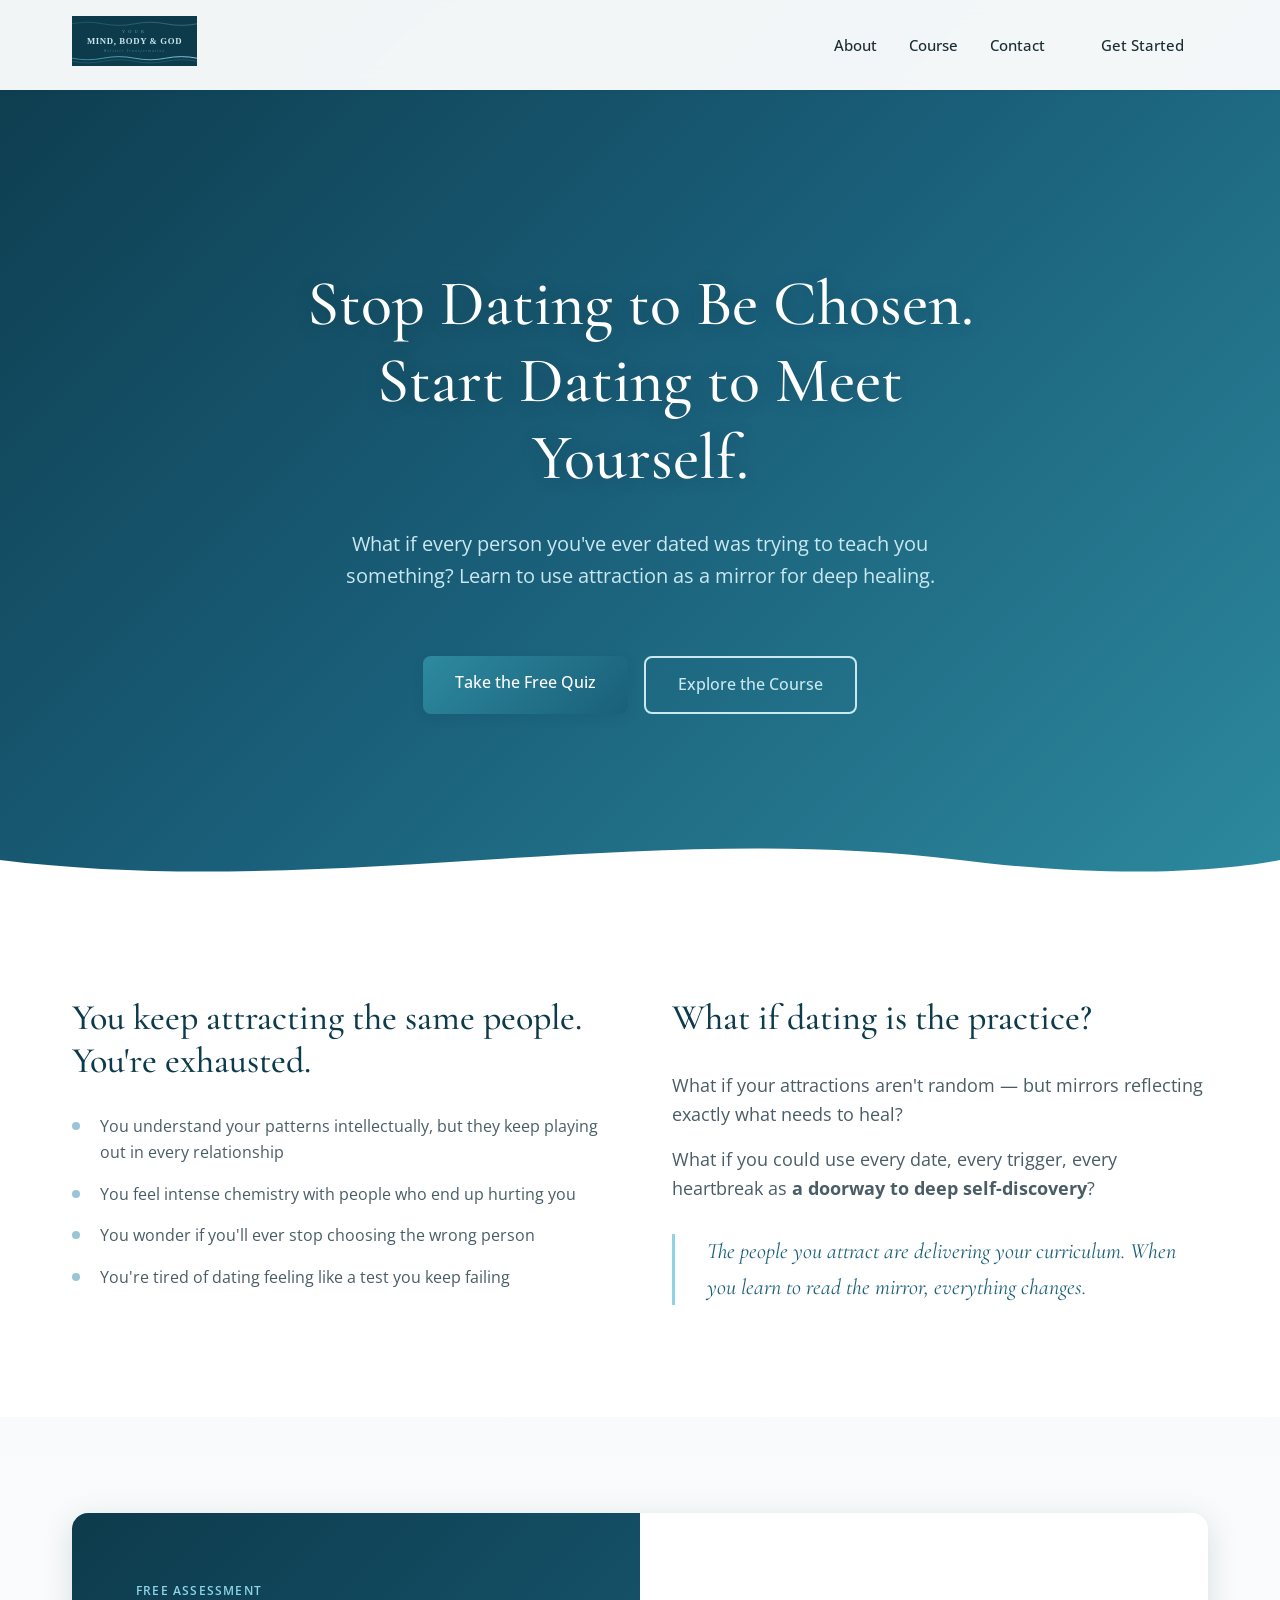
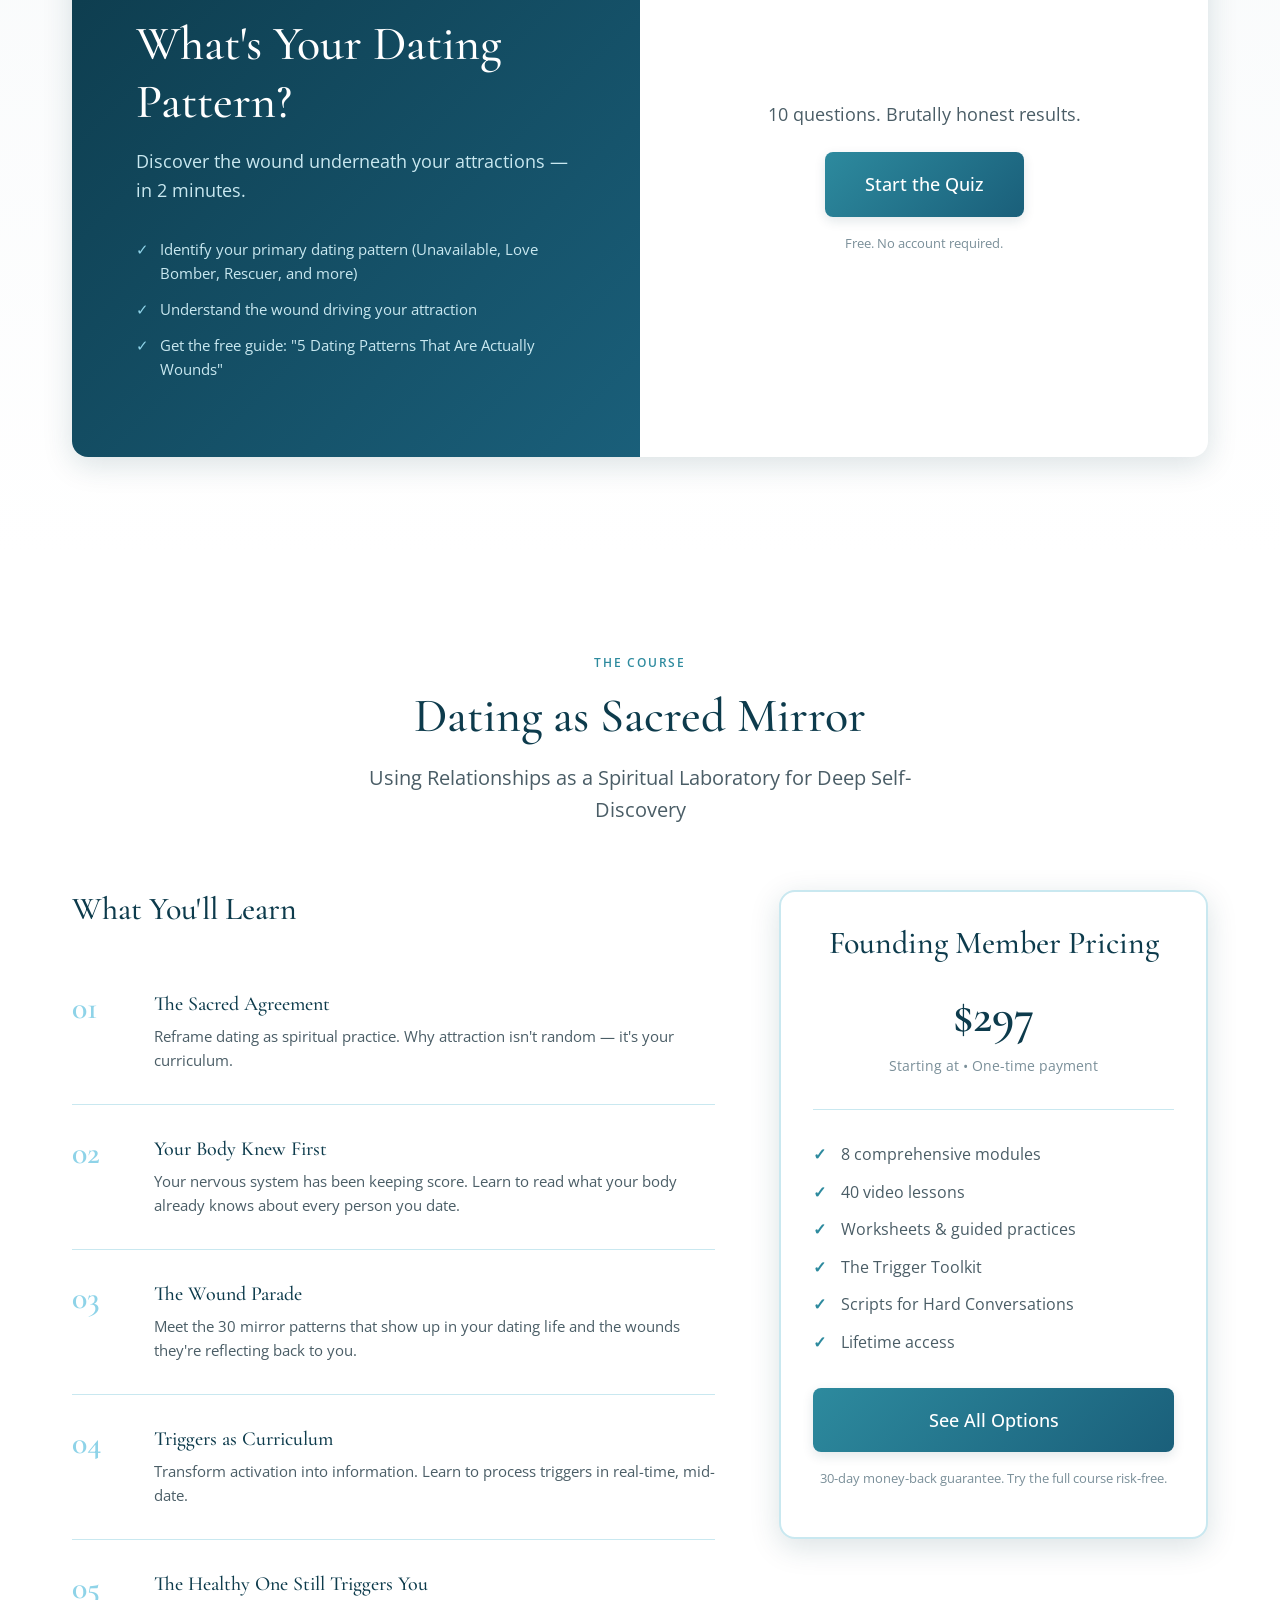
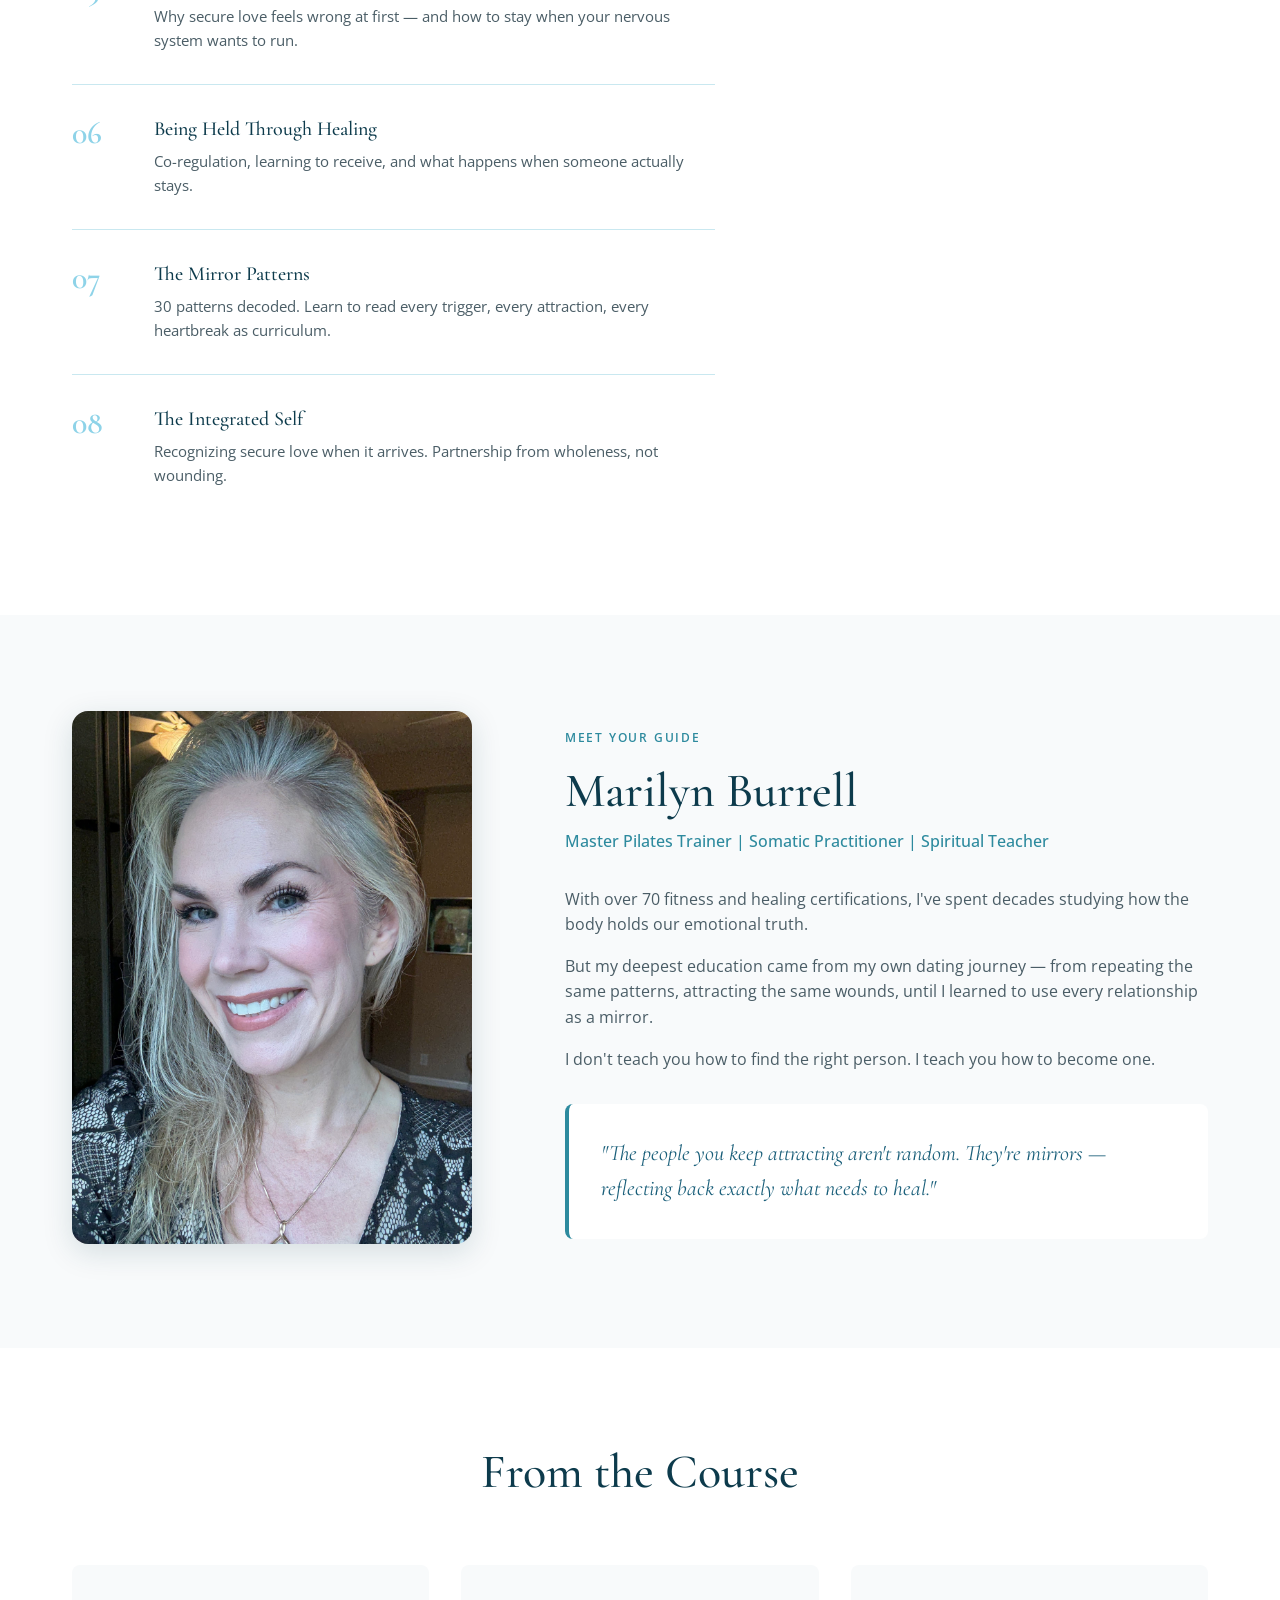
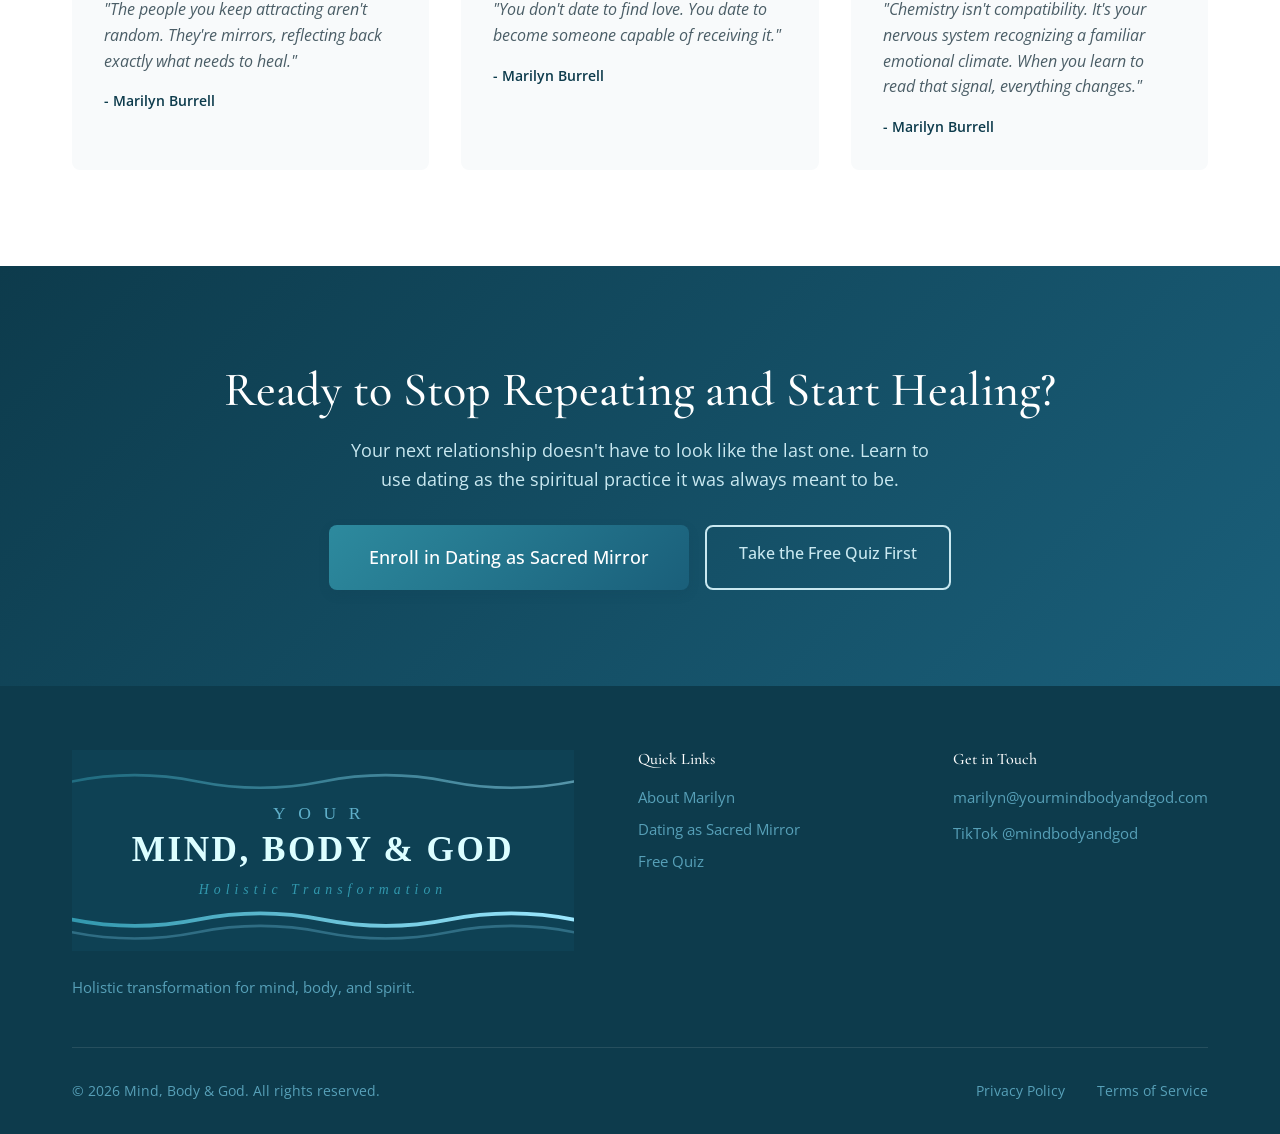
==== commit 41d23f25: "Pre-launch updates: modules, description, bonuses, pricing, testimonials, social - Module 2: Attract" ====
--- a/index.html
+++ b/index.html
@@ -120,15 +120,15 @@
                         <div class="module">
                             <span class="module-number">02</span>
                             <div class="module-content">
-                                <h4>Attraction as Information</h4>
-                                <p>Why chemistry is familiarity, not compatibility — and what your "type" is really telling you.</p>
+                                <h4>Your Body Knew First</h4>
+                                <p>Your nervous system has been keeping score. Learn to read what your body already knows about every person you date.</p>
                             </div>
                         </div>
                         <div class="module">
                             <span class="module-number">03</span>
                             <div class="module-content">
                                 <h4>The Wound Parade</h4>
-                                <p>Meet the archetypes: The Unavailable One, The Love Bomber, The Rescuer, The One Who Leaves, The Controller.</p>
+                                <p>Meet the 30 mirror patterns that show up in your dating life and the wounds they're reflecting back to you.</p>
                             </div>
                         </div>
                         <div class="module">
@@ -155,8 +155,8 @@
                         <div class="module">
                             <span class="module-number">07</span>
                             <div class="module-content">
-                                <h4>Dating as Devotion</h4>
-                                <p>Every date is a teacher. Rejection as redirection. How to close each experience complete.</p>
+                                <h4>The Mirror Patterns</h4>
+                                <p>30 patterns decoded. Learn to read every trigger, every attraction, every heartbreak as curriculum.</p>
                             </div>
                         </div>
                         <div class="module">
@@ -216,22 +216,22 @@
         </div>
     </section>
 
-    <!-- Testimonials Section -->
+    <!-- From the Course -->
     <section class="testimonials">
         <div class="container">
-            <h2>What Students Are Saying</h2>
+            <h2>From the Course</h2>
             <div class="testimonials-grid">
                 <div class="testimonial">
-                    <p class="testimonial-text">"I finally understand why I kept choosing unavailable men. It wasn't bad luck — it was my wound's preferred delivery system. This course changed everything."</p>
-                    <p class="testimonial-author">- Rachel T.</p>
+                    <p class="testimonial-text">"The people you keep attracting aren't random. They're mirrors, reflecting back exactly what needs to heal."</p>
+                    <p class="testimonial-author">- Marilyn Burrell</p>
                 </div>
                 <div class="testimonial">
-                    <p class="testimonial-text">"The module on why the healthy one still triggers you hit me so hard. I almost left a good man because calm felt like boredom. Now I know the difference."</p>
-                    <p class="testimonial-author">- Amanda L.</p>
+                    <p class="testimonial-text">"You don't date to find love. You date to become someone capable of receiving it."</p>
+                    <p class="testimonial-author">- Marilyn Burrell</p>
                 </div>
                 <div class="testimonial">
-                    <p class="testimonial-text">"I took the quiz thinking I knew my pattern. I was wrong. The Rescuer wound — that was me. Understanding it has completely shifted how I date."</p>
-                    <p class="testimonial-author">- Nicole P.</p>
+                    <p class="testimonial-text">"Chemistry isn't compatibility. It's your nervous system recognizing a familiar emotional climate. When you learn to read that signal, everything changes."</p>
+                    <p class="testimonial-author">- Marilyn Burrell</p>
                 </div>
             </div>
         </div>
@@ -266,6 +266,9 @@
                 <div class="footer-contact">
                     <h4>Get in Touch</h4>
                     <a href="mailto:marilyn@yourmindbodyandgod.com">marilyn@yourmindbodyandgod.com</a>
+                    <div class="footer-social" style="margin-top: 0.75rem;">
+                        <a href="https://tiktok.com/@mindbodyandgod" target="_blank" rel="noopener">TikTok @mindbodyandgod</a>
+                    </div>
                 </div>
             </div>
             <div class="footer-bottom">
